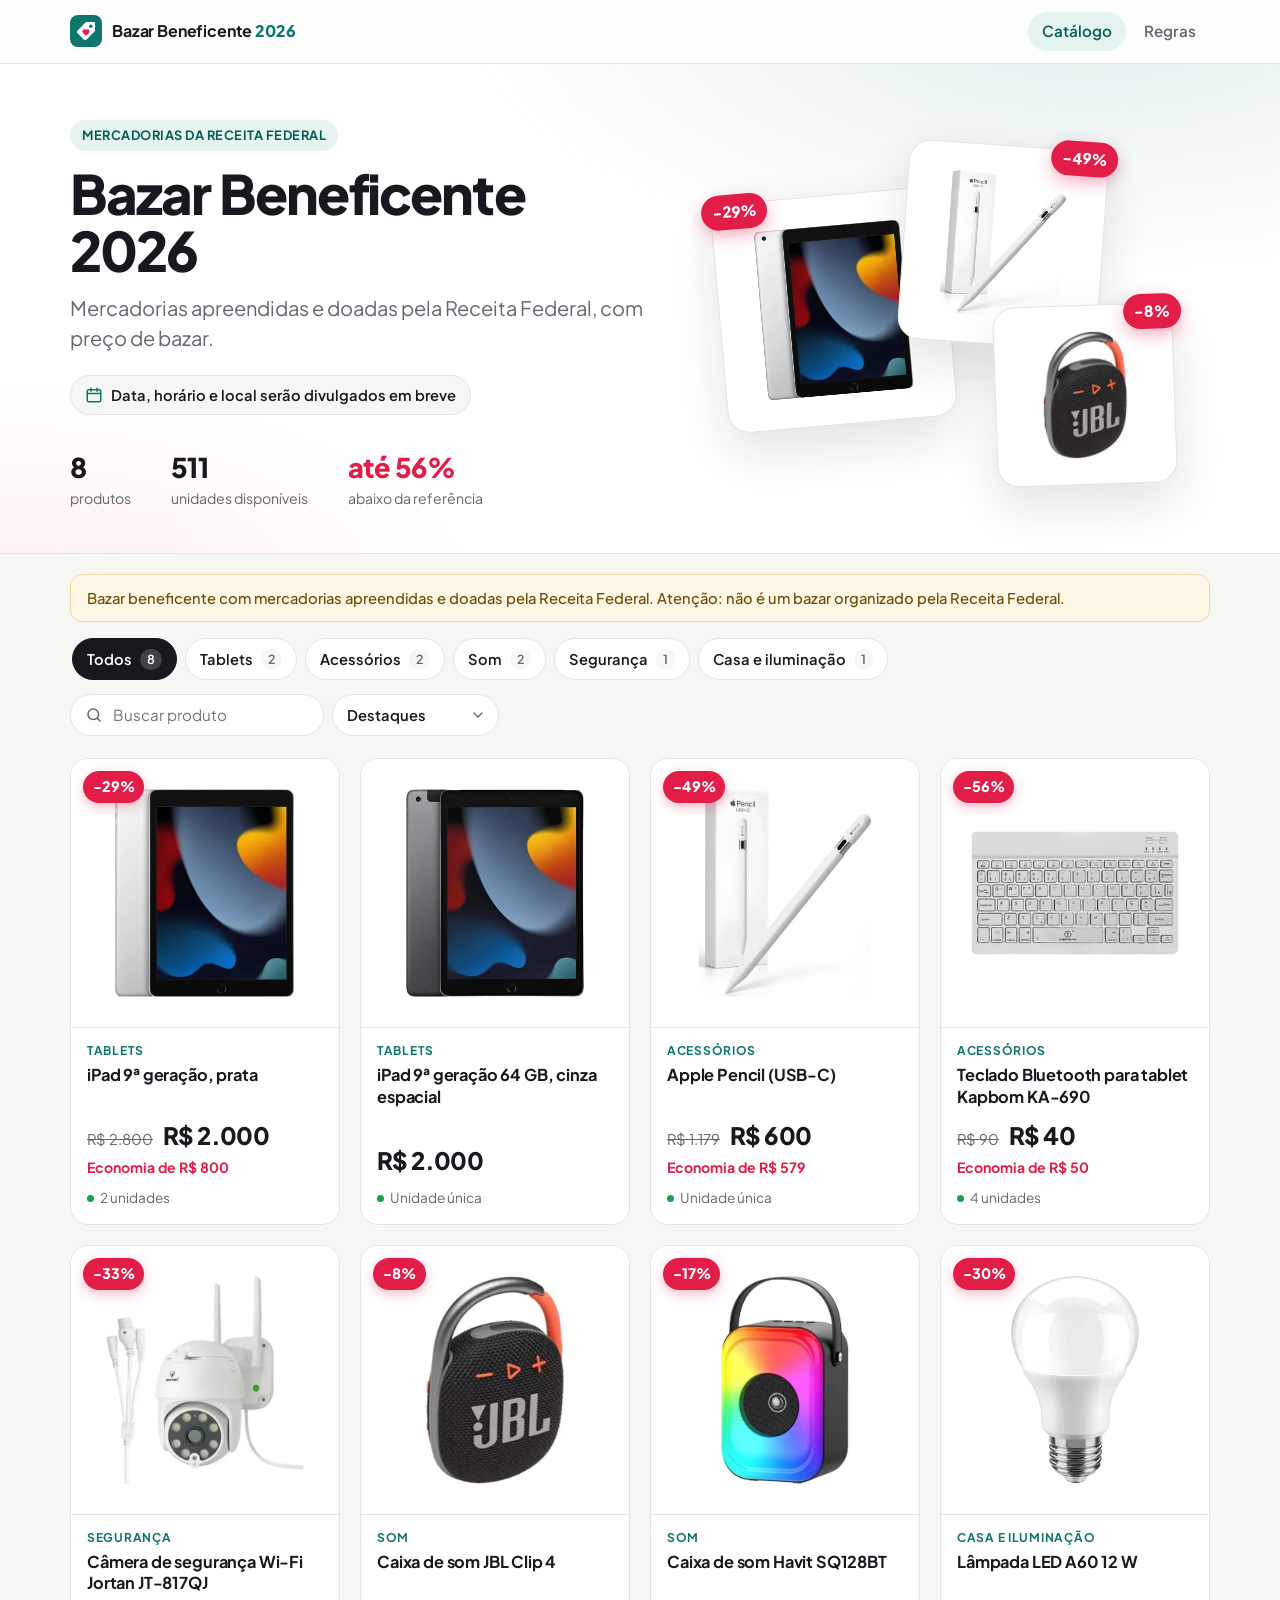
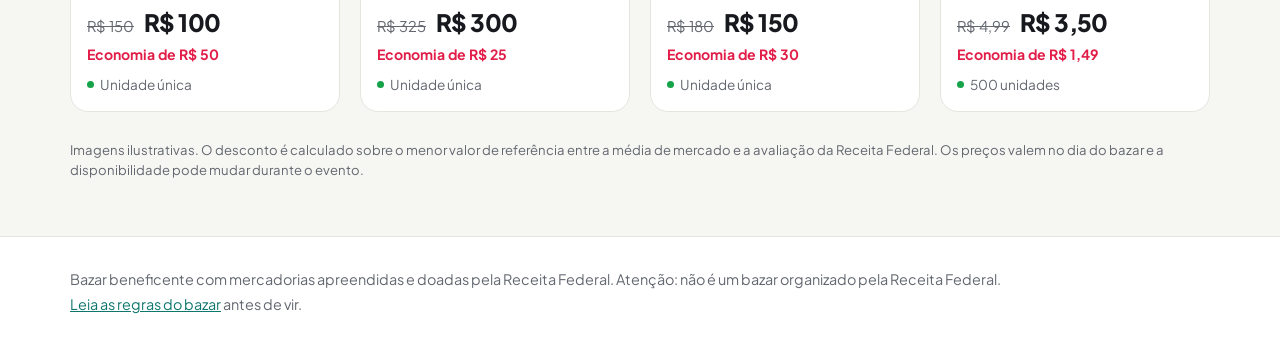
==== index.html @ 53eb68d4 "Site do Bazar Beneficente 2026: catálogo, regras e controle de vendas" ====
<!doctype html>
<html lang="pt-BR">
<head>
  <meta charset="utf-8">
  <meta name="viewport" content="width=device-width, initial-scale=1">
  <title>Bazar Beneficente 2026 | Catálogo</title>
  <meta name="description" content="Catálogo do Bazar Beneficente 2026: mercadorias apreendidas e doadas pela Receita Federal, com preço de bazar.">
  <meta property="og:title" content="Bazar Beneficente 2026">
  <meta property="og:description" content="Mercadorias apreendidas e doadas pela Receita Federal, com preço de bazar. Veja o catálogo.">
  <meta property="og:type" content="website">
  <meta name="theme-color" content="#ffffff">
  <link rel="icon" href="assets/img/icone.svg" type="image/svg+xml">
  <link rel="preconnect" href="https://fonts.googleapis.com">
  <link rel="preconnect" href="https://fonts.gstatic.com" crossorigin>
  <link href="https://fonts.googleapis.com/css2?family=Plus+Jakarta+Sans:wght@400;500;600;700;800&display=swap" rel="stylesheet">
  <link rel="stylesheet" href="assets/css/estilo.css">
  <script type="module" src="assets/js/catalogo.js"></script>
</head>
<body>
  <header class="topo">
    <div class="topo__dentro">
      <a class="marca" href="./">
        <img src="assets/img/icone.svg" alt="" width="32" height="32">
        <span>Bazar Beneficente <b>2026</b></span>
      </a>
      <nav class="menu" aria-label="Principal">
        <a href="./" aria-current="page">Catálogo</a>
        <a href="regras.html">Regras</a>
      </nav>
    </div>
  </header>

  <main>
    <section class="hero">
      <div class="hero__dentro">
        <div class="hero__texto">
        <p class="hero__selo">Mercadorias da Receita Federal</p>
        <h1 data-campo="nome">Bazar Beneficente 2026</h1>
        <p class="hero__chamada" data-campo="chamada">Mercadorias apreendidas e doadas pela Receita Federal, com preço de bazar.</p>
        <ul class="hero__info" id="info"></ul>
        <dl class="numeros" id="numeros"></dl>
        </div>
        <div class="vitrine" id="vitrine" aria-hidden="true"></div>
      </div>
    </section>

    <div class="aviso">
      <p data-campo="aviso"></p>
    </div>

    <section class="catalogo" aria-labelledby="titulo-catalogo">
      <h2 id="titulo-catalogo" class="sr">Produtos</h2>
      <div class="barra">
        <div class="barra__dentro">
          <div class="chips" id="categorias" role="tablist" aria-label="Categorias"></div>
          <div class="barra__ferramentas">
            <label class="busca">
              <svg viewBox="0 0 24 24" aria-hidden="true"><circle cx="11" cy="11" r="7"/><path d="m20 20-3.5-3.5"/></svg>
              <input id="busca" type="search" placeholder="Buscar produto" autocomplete="off" aria-label="Buscar produto">
            </label>
            <label class="ordem">
              <span class="sr">Ordenar</span>
              <select id="ordem" aria-label="Ordenar">
                <option value="destaque">Destaques</option>
                <option value="desconto">Maior desconto</option>
                <option value="menor">Menor preço</option>
                <option value="maior">Maior preço</option>
              </select>
            </label>
          </div>
        </div>
      </div>

      <div class="grade" id="grade" aria-live="polite"></div>
      <p class="vazio" id="vazio" hidden>Nenhum produto encontrado. Tente outra busca ou categoria.</p>

      <p class="nota" id="nota"></p>
    </section>
  </main>

  <footer class="rodape">
    <div class="rodape__dentro">
      <p data-campo="aviso"></p>
      <p><a href="regras.html">Leia as regras do bazar</a> antes de vir.</p>
    </div>
  </footer>

  <dialog class="detalhe" id="detalhe" aria-labelledby="detalhe-nome">
    <div class="detalhe__caixa" id="detalhe-conteudo"></div>
  </dialog>
</body>
</html>
---- assets/css/estilo.css ----
:root {
  --fundo: #f6f6f3;
  --superficie: #ffffff;
  --tinta: #17191e;
  --suave: #63676f;
  --linha: #e6e4df;
  --marca: #0f766e;
  --marca-escura: #0b5d57;
  --marca-clara: #e6f4f1;
  --oferta: #e11d48;
  --oferta-clara: #ffe4ea;
  --aviso: #fff7e6;
  --aviso-linha: #f3d9a4;
  --raio: 18px;
  --sombra: 0 1px 2px rgb(16 24 40 / 0.04), 0 6px 20px rgb(16 24 40 / 0.06);
  --largura: 1180px;
  --fonte: 'Plus Jakarta Sans', system-ui, -apple-system, 'Segoe UI', Roboto, sans-serif;
}

*, *::before, *::after { box-sizing: border-box; }
html { -webkit-text-size-adjust: 100%; scroll-behavior: smooth; }
body {
  margin: 0;
  font-family: var(--fonte);
  color: var(--tinta);
  background: var(--fundo);
  line-height: 1.5;
  -webkit-font-smoothing: antialiased;
}
img { max-width: 100%; display: block; }
a { color: var(--marca); }
button, input, select { font: inherit; color: inherit; }
svg { fill: none; stroke: currentColor; stroke-width: 2; stroke-linecap: round; stroke-linejoin: round; }
.sr { position: absolute; width: 1px; height: 1px; overflow: hidden; clip: rect(0 0 0 0); white-space: nowrap; }
:focus-visible { outline: 3px solid color-mix(in srgb, var(--marca) 55%, transparent); outline-offset: 2px; }

/* Topo */
.topo {
  position: sticky; top: 0; z-index: 20;
  background: rgb(255 255 255 / 0.86);
  backdrop-filter: saturate(180%) blur(12px);
  -webkit-backdrop-filter: saturate(180%) blur(12px);
  border-bottom: 1px solid var(--linha);
}
.topo__dentro {
  max-width: var(--largura); margin: 0 auto; padding: 12px 20px;
  display: flex; align-items: center; justify-content: space-between; gap: 16px;
}
.marca { display: flex; align-items: center; gap: 10px; text-decoration: none; color: var(--tinta); font-weight: 700; letter-spacing: -0.01em; }
.marca b { color: var(--marca); font-weight: 800; }
.menu { display: flex; gap: 4px; }
.menu a {
  text-decoration: none; color: var(--suave); font-weight: 600; font-size: 0.95rem;
  padding: 8px 14px; border-radius: 999px;
}
.menu a:hover { color: var(--tinta); background: var(--fundo); }
.menu a[aria-current='page'] { color: var(--marca-escura); background: var(--marca-clara); }

/* Hero */
.hero {
  background:
    radial-gradient(900px 380px at 85% -10%, rgb(15 118 110 / 0.12), transparent 70%),
    radial-gradient(700px 320px at 0% 110%, rgb(225 29 72 / 0.08), transparent 70%),
    var(--superficie);
  border-bottom: 1px solid var(--linha);
}
.hero__dentro { max-width: var(--largura); margin: 0 auto; padding: 56px 20px 44px; }
@media (min-width: 900px) {
  .hero__dentro { display: grid; grid-template-columns: 1.15fr 1fr; align-items: center; gap: 40px; }
}
.vitrine { display: none; position: relative; height: 340px; }
@media (min-width: 900px) { .vitrine { display: block; } }
.vitrine figure {
  position: absolute; margin: 0; background: #fff; border: 1px solid var(--linha); border-radius: 22px;
  box-shadow: 0 20px 50px rgb(16 24 40 / 0.12); padding: 16px;
}
.vitrine img { width: 100%; height: 100%; object-fit: contain; }
.vitrine span {
  position: absolute; top: -10px; right: -10px; background: var(--oferta); color: #fff; font-weight: 800;
  font-size: 0.95rem; padding: 6px 11px; border-radius: 999px; box-shadow: 0 6px 16px rgb(225 29 72 / 0.35);
}
.vitrine figure:nth-child(1) span { right: auto; left: -10px; }
.vitrine figure:nth-child(1) { width: 230px; height: 230px; left: 4%; top: 50px; transform: rotate(-5deg); }
.vitrine figure:nth-child(2) { width: 200px; height: 200px; left: 40%; top: 0; transform: rotate(4deg); z-index: 1; }
.vitrine figure:nth-child(3) { width: 180px; height: 180px; left: 58%; top: 160px; transform: rotate(-2deg); z-index: 2; }
.hero__selo {
  display: inline-block; margin: 0 0 14px; padding: 6px 12px; border-radius: 999px;
  background: var(--marca-clara); color: var(--marca-escura); font-weight: 700; font-size: 0.8rem;
  letter-spacing: 0.04em; text-transform: uppercase;
}
.hero h1 { margin: 0; font-size: clamp(2rem, 5vw, 3.4rem); line-height: 1.05; letter-spacing: -0.035em; font-weight: 800; }
.hero__chamada { margin: 14px 0 0; max-width: 40ch; font-size: clamp(1.05rem, 2vw, 1.25rem); color: var(--suave); }
.hero__info { list-style: none; padding: 0; margin: 22px 0 0; display: flex; flex-wrap: wrap; gap: 10px; }
.hero__info li {
  display: inline-flex; align-items: center; gap: 8px;
  padding: 8px 14px; border-radius: 999px; background: var(--fundo); border: 1px solid var(--linha);
  font-weight: 600; font-size: 0.92rem;
}
.hero__info svg { width: 18px; height: 18px; color: var(--marca); flex: none; }
.numeros { display: flex; flex-wrap: wrap; gap: 12px 40px; margin: 32px 0 0; }
.numeros div { display: flex; flex-direction: column-reverse; }
.numeros dt { color: var(--suave); font-size: 0.88rem; }
.numeros dd { margin: 0; font-size: 1.7rem; font-weight: 800; letter-spacing: -0.02em; }
.numeros div:last-child dd { color: var(--oferta); }

.aviso { max-width: var(--largura); margin: 20px auto 0; padding: 0 20px; }
.aviso p {
  margin: 0; padding: 12px 16px; border-radius: 12px;
  background: var(--aviso); border: 1px solid var(--aviso-linha); color: #6b4a07; font-size: 0.92rem; font-weight: 500;
}

/* Barra de filtros */
.barra { position: sticky; top: 57px; z-index: 10; background: color-mix(in srgb, var(--fundo) 92%, transparent); backdrop-filter: blur(10px); -webkit-backdrop-filter: blur(10px); }
.barra__dentro {
  max-width: var(--largura); margin: 0 auto; padding: 14px 20px;
  display: flex; align-items: center; justify-content: space-between; gap: 12px; flex-wrap: wrap;
}
.chips { display: flex; gap: 8px; overflow-x: auto; scrollbar-width: none; flex: 1 1 auto; min-width: 0; padding: 2px; }
.chips::-webkit-scrollbar { display: none; }
.chip {
  flex: none; display: inline-flex; align-items: center; gap: 8px;
  padding: 9px 14px; border-radius: 999px; border: 1px solid var(--linha); background: var(--superficie);
  font-weight: 600; font-size: 0.92rem; cursor: pointer; transition: background 0.15s, border-color 0.15s, color 0.15s;
}
.chip:hover { border-color: #cfccc5; }
.chip__n { font-size: 0.78rem; color: var(--suave); background: var(--fundo); border-radius: 999px; padding: 1px 7px; }
.chip[aria-selected='true'] { background: var(--tinta); border-color: var(--tinta); color: #fff; }
.chip[aria-selected='true'] .chip__n { background: rgb(255 255 255 / 0.18); color: #fff; }
.barra__ferramentas { display: flex; gap: 8px; flex: 0 1 auto; }
.busca {
  display: flex; align-items: center; gap: 8px; padding: 0 14px; height: 42px;
  background: var(--superficie); border: 1px solid var(--linha); border-radius: 999px; min-width: 220px;
}
.busca svg { width: 18px; height: 18px; color: var(--suave); flex: none; }
.busca input { border: 0; outline: 0; background: transparent; width: 100%; font-size: 0.95rem; }
.busca:focus-within { border-color: var(--marca); box-shadow: 0 0 0 3px rgb(15 118 110 / 0.15); }
.ordem select {
  height: 42px; padding: 0 36px 0 14px; border-radius: 999px; border: 1px solid var(--linha);
  background: var(--superficie) url("data:image/svg+xml,%3Csvg xmlns='http://www.w3.org/2000/svg' viewBox='0 0 24 24' fill='none' stroke='%2363676f' stroke-width='2' stroke-linecap='round'%3E%3Cpath d='m6 9 6 6 6-6'/%3E%3C/svg%3E") no-repeat right 12px center / 16px;
  appearance: none; font-weight: 600; font-size: 0.92rem; cursor: pointer;
}

/* Grade */
.catalogo { padding-bottom: 32px; }
.grade {
  max-width: var(--largura); margin: 0 auto; padding: 8px 20px 0;
  display: grid; gap: 20px; grid-template-columns: repeat(auto-fill, minmax(240px, 1fr));
}
.card {
  position: relative; display: flex; flex-direction: column;
  background: var(--superficie); border: 1px solid var(--linha); border-radius: var(--raio);
  overflow: hidden; transition: transform 0.18s ease, box-shadow 0.18s ease;
}
.card:hover { transform: translateY(-2px); box-shadow: var(--sombra); }
.card__foto { position: relative; aspect-ratio: 1; background: #fff; border-bottom: 1px solid var(--linha); }
.card__foto img { width: 100%; height: 100%; object-fit: contain; padding: 14px; }
.selo {
  position: absolute; top: 12px; left: 12px;
  background: var(--oferta); color: #fff; font-weight: 800; font-size: 0.9rem; letter-spacing: -0.01em;
  padding: 5px 10px; border-radius: 999px; box-shadow: 0 4px 12px rgb(225 29 72 / 0.3);
}
.tarja {
  position: absolute; inset: auto 12px 12px 12px; text-align: center;
  background: rgb(23 25 30 / 0.86); color: #fff; font-weight: 700; padding: 8px; border-radius: 10px;
  letter-spacing: 0.06em; text-transform: uppercase; font-size: 0.8rem;
}
.card--esgotado .card__foto img { filter: grayscale(1); opacity: 0.5; }
.card--esgotado .preco__por { color: var(--suave); }
.card__corpo { padding: 14px 16px 16px; display: flex; flex-direction: column; gap: 4px; flex: 1; }
.card__cat { margin: 0; color: var(--marca); font-size: 0.75rem; font-weight: 700; letter-spacing: 0.06em; text-transform: uppercase; }
.card__nome { margin: 0 0 6px; font-size: 1.02rem; line-height: 1.3; font-weight: 700; letter-spacing: -0.01em; }
.card__abrir { all: unset; cursor: pointer; }
.card__abrir::after { content: ''; position: absolute; inset: 0; border-radius: var(--raio); }
.card__abrir:focus-visible::after { outline: 3px solid color-mix(in srgb, var(--marca) 55%, transparent); outline-offset: -3px; }
.preco { display: flex; align-items: baseline; gap: 10px; flex-wrap: wrap; margin-top: auto; }
.preco__de { color: var(--suave); font-size: 0.92rem; }
.preco__por { font-size: 1.5rem; font-weight: 800; letter-spacing: -0.025em; }
.card__economia { margin: 0; color: var(--oferta); font-weight: 700; font-size: 0.88rem; }
.card__estoque { margin: 6px 0 0; color: var(--suave); font-size: 0.85rem; display: flex; align-items: center; gap: 6px; }
.card__estoque::before { content: ''; width: 7px; height: 7px; border-radius: 50%; background: #16a34a; }
.card__estoque--fim::before { background: #9ca3af; }

.vazio { max-width: var(--largura); margin: 24px auto; padding: 0 20px; color: var(--suave); text-align: center; }
.nota { max-width: var(--largura); margin: 28px auto 0; padding: 0 20px; color: var(--suave); font-size: 0.82rem; }

/* Detalhe */
.detalhe {
  border: 0; padding: 0; border-radius: 24px; width: min(920px, calc(100% - 32px)); max-height: calc(100dvh - 32px);
  background: var(--superficie); color: var(--tinta); box-shadow: 0 30px 80px rgb(0 0 0 / 0.25);
}
.detalhe::backdrop { background: rgb(17 19 24 / 0.55); backdrop-filter: blur(3px); }
.detalhe[open] { animation: entrar 0.2s ease; }
@keyframes entrar { from { opacity: 0; transform: translateY(12px) scale(0.98); } }
.detalhe__caixa { position: relative; display: grid; grid-template-columns: 1fr 1fr; }
.detalhe__fechar {
  position: absolute; top: 12px; right: 12px; z-index: 2; width: 40px; height: 40px; border-radius: 50%;
  border: 1px solid var(--linha); background: rgb(255 255 255 / 0.92); cursor: pointer; display: grid; place-items: center;
}
.detalhe__fechar svg { width: 20px; height: 20px; }
.detalhe__foto { position: relative; background: #fff; border-right: 1px solid var(--linha); display: grid; place-items: center; padding: 28px; }
.detalhe__foto img { width: 100%; max-height: 440px; object-fit: contain; }
.detalhe__ilustrativa { position: absolute; bottom: 12px; left: 16px; font-size: 0.75rem; color: var(--suave); }
.detalhe__info { padding: 32px 28px 28px; display: flex; flex-direction: column; gap: 10px; overflow-y: auto; }
.detalhe__info h2 { margin: 0; font-size: 1.6rem; line-height: 1.15; letter-spacing: -0.025em; padding-right: 36px; }
.detalhe__modelo { margin: -4px 0 0; color: var(--suave); font-size: 0.9rem; }
.detalhe__preco {
  display: flex; align-items: center; justify-content: space-between; gap: 12px;
  padding: 16px; margin-top: 6px; border-radius: 14px; background: var(--fundo);
}
.detalhe__preco > div { display: flex; flex-direction: column; }
.detalhe__preco .preco__por { font-size: 2rem; line-height: 1.1; }
.detalhe__un { color: var(--suave); font-size: 0.82rem; }
.selo--grande { position: static; font-size: 1.15rem; padding: 8px 14px; }
.detalhe__descricao { margin: 4px 0 0; color: #3b3f46; }
.detalhe__tabela { margin: 4px 0 0; border-top: 1px solid var(--linha); }
.detalhe__tabela div { display: flex; justify-content: space-between; gap: 16px; padding: 10px 0; border-bottom: 1px solid var(--linha); font-size: 0.92rem; }
.detalhe__tabela dt { color: var(--suave); }
.detalhe__tabela dd { margin: 0; font-weight: 600; text-align: right; }
.detalhe__alerta { margin: 4px 0 0; padding: 10px 14px; border-radius: 12px; background: var(--aviso); border: 1px solid var(--aviso-linha); color: #6b4a07; font-size: 0.88rem; }
.detalhe__regras { font-weight: 600; font-size: 0.92rem; margin-top: 4px; }

/* Regras */
.pagina { max-width: 820px; margin: 0 auto; padding: 48px 20px 64px; }
.pagina h1 { font-size: clamp(1.9rem, 4vw, 2.6rem); letter-spacing: -0.03em; line-height: 1.1; margin: 0 0 12px; }
.pagina > p.intro { color: var(--suave); font-size: 1.1rem; margin: 0 0 24px; }
.secao { background: var(--superficie); border: 1px solid var(--linha); border-radius: var(--raio); padding: 24px; margin-top: 16px; }
.secao h2 { display: flex; align-items: center; gap: 12px; margin: 0 0 12px; font-size: 1.2rem; letter-spacing: -0.01em; }
.secao h2 span {
  display: grid; place-items: center; width: 32px; height: 32px; flex: none; border-radius: 10px;
  background: var(--marca-clara); color: var(--marca-escura); font-size: 0.95rem; font-weight: 800;
}
.secao h3 { font-size: 1rem; margin: 18px 0 8px; }
.secao p, .secao li { color: #3b3f46; }
.secao ul, .secao ol { padding-left: 20px; margin: 8px 0; }
.secao li { margin: 4px 0; }
.destaque-valor {
  display: flex; align-items: center; gap: 16px; flex-wrap: wrap;
  padding: 14px 16px; border-radius: 14px; background: var(--fundo); margin: 8px 0;
}
.destaque-valor strong { font-size: 1.8rem; letter-spacing: -0.02em; color: var(--marca-escura); }
.destaque-valor span { color: var(--suave); font-size: 0.92rem; flex: 1 1 260px; }
.tabela { width: 100%; border-collapse: collapse; font-size: 0.94rem; margin-top: 4px; }
.tabela th, .tabela td { text-align: left; padding: 10px 8px; border-bottom: 1px solid var(--linha); vertical-align: top; }
.tabela th { color: var(--suave); font-weight: 600; font-size: 0.82rem; text-transform: uppercase; letter-spacing: 0.04em; }
.tabela td:first-child { font-weight: 600; }
.pagamento { display: flex; gap: 8px; flex-wrap: wrap; list-style: none; padding: 0 !important; }
.pagamento li { padding: 6px 14px; border-radius: 999px; background: var(--marca-clara); color: var(--marca-escura); font-weight: 700; font-size: 0.9rem; }
.botao {
  display: inline-flex; align-items: center; justify-content: center; gap: 8px; height: 46px; padding: 0 22px;
  border-radius: 999px; border: 0; background: var(--marca); color: #fff; font-weight: 700; text-decoration: none; cursor: pointer;
}
.botao:hover { background: var(--marca-escura); }
.botao--claro { background: var(--superficie); color: var(--tinta); border: 1px solid var(--linha); }
.botao--claro:hover { background: var(--fundo); }

/* Rodapé */
.rodape { border-top: 1px solid var(--linha); background: var(--superficie); margin-top: 24px; }
.rodape__dentro { max-width: var(--largura); margin: 0 auto; padding: 28px 20px 40px; color: var(--suave); font-size: 0.9rem; }
.rodape p { margin: 4px 0; }

/* Celular */
@media (max-width: 720px) {
  .topo__dentro { padding: 10px 16px; }
  .marca span { font-size: 0.95rem; }
  .menu a { padding: 7px 11px; font-size: 0.9rem; }
  .hero__dentro { padding: 36px 16px 30px; }
  .numeros { display: grid; grid-template-columns: repeat(3, auto); justify-content: start; gap: 10px 22px; margin-top: 24px; }
  .numeros dt { font-size: 0.78rem; line-height: 1.3; }
  .numeros dd { font-size: 1.3rem; }
  .marca img { width: 28px; height: 28px; }
  .aviso { padding: 0 16px; margin-top: 16px; }
  .barra { top: 53px; }
  .barra__dentro { padding: 12px 16px; }
  .chips { flex-basis: 100%; margin: 0 -16px; padding: 2px 16px; }
  .barra__ferramentas { flex-basis: 100%; }
  .busca { flex: 1; min-width: 0; }
  .grade { padding: 4px 16px 0; gap: 12px; grid-template-columns: repeat(2, minmax(0, 1fr)); }
  .card { border-radius: 14px; }
  .card__foto img { padding: 10px; }
  .card__corpo { padding: 10px 12px 12px; }
  .card__nome { font-size: 0.92rem; }
  .preco { gap: 2px 8px; }
  .preco__por { font-size: 1.2rem; }
  .preco__de { font-size: 0.8rem; }
  .card__economia, .card__estoque { font-size: 0.78rem; }
  .selo { top: 8px; left: 8px; font-size: 0.78rem; padding: 4px 8px; }
  .detalhe { width: 100%; max-width: 100%; max-height: 92dvh; margin: auto 0 0; border-radius: 22px 22px 0 0; }
  .detalhe[open] { animation: subir 0.22s ease; }
  @keyframes subir { from { transform: translateY(40px); opacity: 0; } }
  .detalhe__caixa { grid-template-columns: 1fr; }
  .detalhe__foto { border-right: 0; border-bottom: 1px solid var(--linha); padding: 20px; }
  .detalhe__foto img { max-height: 240px; }
  .detalhe__info { padding: 20px 18px 28px; }
  .detalhe__info h2 { font-size: 1.3rem; padding-right: 0; }
  .pagina { padding: 32px 16px 48px; }
  .secao { padding: 18px; }
  .tabela th:nth-child(3), .tabela td:nth-child(3) { display: none; }
  .tabela .obs-celular { display: block; color: var(--suave); font-weight: 400; font-size: 0.82rem; }
}
@media (min-width: 721px) { .tabela .obs-celular { display: none; } }
@media (max-width: 360px) { .grade { grid-template-columns: 1fr; } }
@media (prefers-reduced-motion: reduce) { * { animation: none !important; transition: none !important; scroll-behavior: auto !important; } }
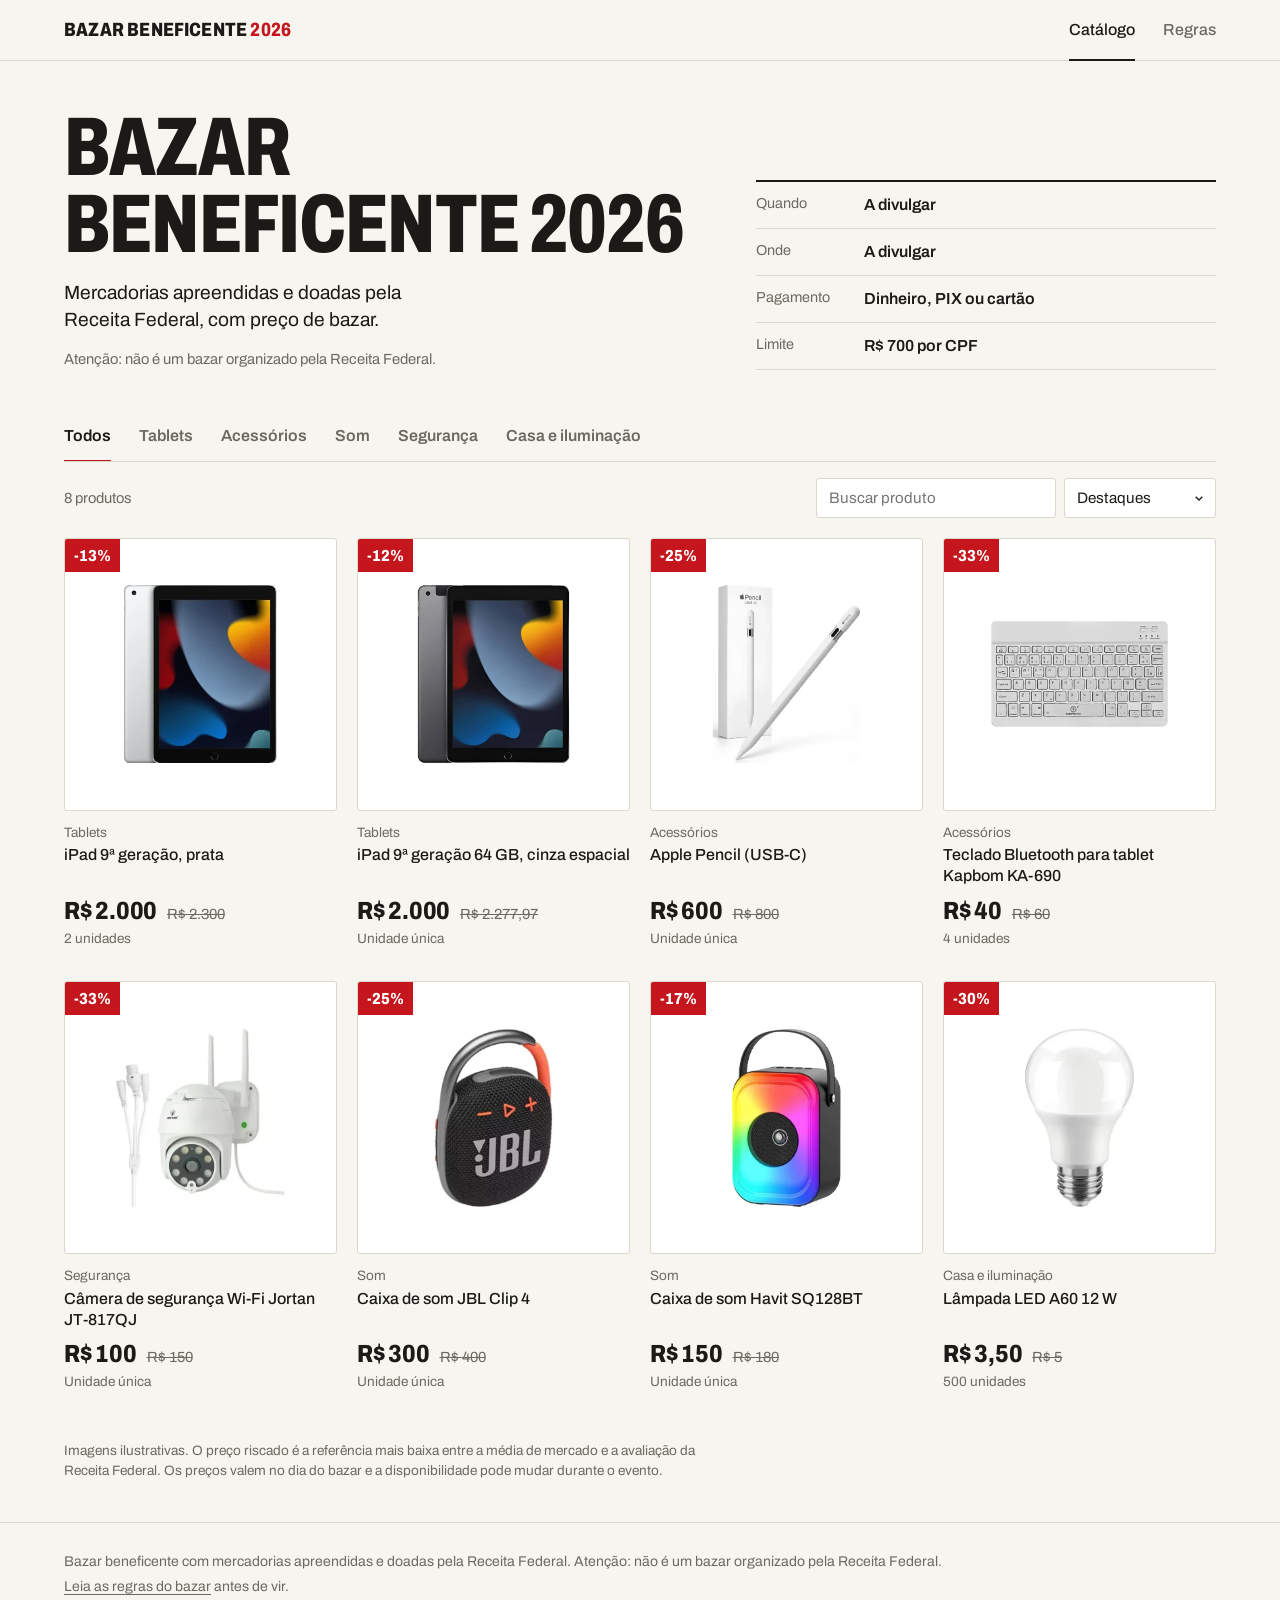
==== commit fb6377fb: "Visual de encarte, menos genérico; média de mercado conferida em 20/10/2026" ====
--- a/index.html
+++ b/index.html
@@ -8,21 +8,18 @@
   <meta property="og:title" content="Bazar Beneficente 2026">
   <meta property="og:description" content="Mercadorias apreendidas e doadas pela Receita Federal, com preço de bazar. Veja o catálogo.">
   <meta property="og:type" content="website">
-  <meta name="theme-color" content="#ffffff">
+  <meta name="theme-color" content="#f7f5f0">
   <link rel="icon" href="assets/img/icone.svg" type="image/svg+xml">
   <link rel="preconnect" href="https://fonts.googleapis.com">
   <link rel="preconnect" href="https://fonts.gstatic.com" crossorigin>
-  <link href="https://fonts.googleapis.com/css2?family=Plus+Jakarta+Sans:wght@400;500;600;700;800&display=swap" rel="stylesheet">
+  <link href="https://fonts.googleapis.com/css2?family=Archivo:wdth,wght@62..125,400..800&display=swap" rel="stylesheet">
   <link rel="stylesheet" href="assets/css/estilo.css">
   <script type="module" src="assets/js/catalogo.js"></script>
 </head>
 <body>
   <header class="topo">
     <div class="topo__dentro">
-      <a class="marca" href="./">
-        <img src="assets/img/icone.svg" alt="" width="32" height="32">
-        <span>Bazar Beneficente <b>2026</b></span>
-      </a>
+      <a class="marca" href="./">Bazar Beneficente <span>2026</span></a>
       <nav class="menu" aria-label="Principal">
         <a href="./" aria-current="page">Catálogo</a>
         <a href="regras.html">Regras</a>
@@ -31,47 +28,32 @@
   </header>
 
   <main>
-    <section class="hero">
-      <div class="hero__dentro">
-        <div class="hero__texto">
-        <p class="hero__selo">Mercadorias da Receita Federal</p>
+    <section class="abertura">
+      <div class="abertura__texto">
         <h1 data-campo="nome">Bazar Beneficente 2026</h1>
-        <p class="hero__chamada" data-campo="chamada">Mercadorias apreendidas e doadas pela Receita Federal, com preço de bazar.</p>
-        <ul class="hero__info" id="info"></ul>
-        <dl class="numeros" id="numeros"></dl>
-        </div>
-        <div class="vitrine" id="vitrine" aria-hidden="true"></div>
+        <p class="abertura__chamada" data-campo="chamada">Mercadorias apreendidas e doadas pela Receita Federal, com preço de bazar.</p>
+        <p class="abertura__aviso">Atenção: não é um bazar organizado pela Receita Federal.</p>
       </div>
+      <dl class="ficha" id="ficha"></dl>
     </section>
-
-    <div class="aviso">
-      <p data-campo="aviso"></p>
-    </div>
 
     <section class="catalogo" aria-labelledby="titulo-catalogo">
       <h2 id="titulo-catalogo" class="sr">Produtos</h2>
-      <div class="barra">
-        <div class="barra__dentro">
-          <div class="chips" id="categorias" role="tablist" aria-label="Categorias"></div>
-          <div class="barra__ferramentas">
-            <label class="busca">
-              <svg viewBox="0 0 24 24" aria-hidden="true"><circle cx="11" cy="11" r="7"/><path d="m20 20-3.5-3.5"/></svg>
-              <input id="busca" type="search" placeholder="Buscar produto" autocomplete="off" aria-label="Buscar produto">
-            </label>
-            <label class="ordem">
-              <span class="sr">Ordenar</span>
-              <select id="ordem" aria-label="Ordenar">
-                <option value="destaque">Destaques</option>
-                <option value="desconto">Maior desconto</option>
-                <option value="menor">Menor preço</option>
-                <option value="maior">Maior preço</option>
-              </select>
-            </label>
-          </div>
+      <nav class="abas" id="categorias" aria-label="Categorias"></nav>
+      <div class="ferramentas">
+        <p class="contagem" id="contagem" aria-live="polite"></p>
+        <div class="ferramentas__campos">
+          <input class="campo" id="busca" type="search" placeholder="Buscar produto" autocomplete="off" aria-label="Buscar produto">
+          <select class="campo" id="ordem" aria-label="Ordenar">
+            <option value="destaque">Destaques</option>
+            <option value="desconto">Maior desconto</option>
+            <option value="menor">Menor preço</option>
+            <option value="maior">Maior preço</option>
+          </select>
         </div>
       </div>
 
-      <div class="grade" id="grade" aria-live="polite"></div>
+      <div class="grade" id="grade"></div>
       <p class="vazio" id="vazio" hidden>Nenhum produto encontrado. Tente outra busca ou categoria.</p>
 
       <p class="nota" id="nota"></p>
--- a/assets/css/estilo.css
+++ b/assets/css/estilo.css
@@ -1,302 +1,237 @@
 :root {
-  --fundo: #f6f6f3;
-  --superficie: #ffffff;
-  --tinta: #17191e;
-  --suave: #63676f;
-  --linha: #e6e4df;
-  --marca: #0f766e;
-  --marca-escura: #0b5d57;
-  --marca-clara: #e6f4f1;
-  --oferta: #e11d48;
-  --oferta-clara: #ffe4ea;
-  --aviso: #fff7e6;
-  --aviso-linha: #f3d9a4;
-  --raio: 18px;
-  --sombra: 0 1px 2px rgb(16 24 40 / 0.04), 0 6px 20px rgb(16 24 40 / 0.06);
-  --largura: 1180px;
-  --fonte: 'Plus Jakarta Sans', system-ui, -apple-system, 'Segoe UI', Roboto, sans-serif;
+  --papel: #f7f5f0;
+  --branco: #ffffff;
+  --tinta: #1b1a17;
+  --suave: #6d6960;
+  --linha: #dcd7cc;
+  --linha-forte: #1b1a17;
+  --vermelho: #c4161c;
+  --vermelho-escuro: #9e1116;
+  --largura: 1200px;
+  --fonte: 'Archivo', system-ui, -apple-system, 'Segoe UI', Roboto, sans-serif;
 }
 
 *, *::before, *::after { box-sizing: border-box; }
-html { -webkit-text-size-adjust: 100%; scroll-behavior: smooth; }
+html { -webkit-text-size-adjust: 100%; }
 body {
   margin: 0;
   font-family: var(--fonte);
+  font-size: 16px;
   color: var(--tinta);
-  background: var(--fundo);
+  background: var(--papel);
   line-height: 1.5;
   -webkit-font-smoothing: antialiased;
 }
 img { max-width: 100%; display: block; }
-a { color: var(--marca); }
+a { color: inherit; text-underline-offset: 3px; }
 button, input, select { font: inherit; color: inherit; }
 svg { fill: none; stroke: currentColor; stroke-width: 2; stroke-linecap: round; stroke-linejoin: round; }
 .sr { position: absolute; width: 1px; height: 1px; overflow: hidden; clip: rect(0 0 0 0); white-space: nowrap; }
-:focus-visible { outline: 3px solid color-mix(in srgb, var(--marca) 55%, transparent); outline-offset: 2px; }
+:focus-visible { outline: 2px solid var(--tinta); outline-offset: 2px; }
 
 /* Topo */
-.topo {
-  position: sticky; top: 0; z-index: 20;
-  background: rgb(255 255 255 / 0.86);
-  backdrop-filter: saturate(180%) blur(12px);
-  -webkit-backdrop-filter: saturate(180%) blur(12px);
-  border-bottom: 1px solid var(--linha);
-}
+.topo { background: var(--papel); border-bottom: 1px solid var(--linha); }
 .topo__dentro {
-  max-width: var(--largura); margin: 0 auto; padding: 12px 20px;
+  max-width: var(--largura); margin: 0 auto; padding: 0 24px; height: 60px;
   display: flex; align-items: center; justify-content: space-between; gap: 16px;
 }
-.marca { display: flex; align-items: center; gap: 10px; text-decoration: none; color: var(--tinta); font-weight: 700; letter-spacing: -0.01em; }
-.marca b { color: var(--marca); font-weight: 800; }
-.menu { display: flex; gap: 4px; }
+.marca {
+  text-decoration: none; font-weight: 800; font-stretch: 80%; font-size: 1.2rem;
+  text-transform: uppercase; letter-spacing: 0.01em;
+}
+.marca span { color: var(--vermelho); }
+.menu { display: flex; gap: 28px; height: 100%; }
 .menu a {
-  text-decoration: none; color: var(--suave); font-weight: 600; font-size: 0.95rem;
-  padding: 8px 14px; border-radius: 999px;
-}
-.menu a:hover { color: var(--tinta); background: var(--fundo); }
-.menu a[aria-current='page'] { color: var(--marca-escura); background: var(--marca-clara); }
-
-/* Hero */
-.hero {
-  background:
-    radial-gradient(900px 380px at 85% -10%, rgb(15 118 110 / 0.12), transparent 70%),
-    radial-gradient(700px 320px at 0% 110%, rgb(225 29 72 / 0.08), transparent 70%),
-    var(--superficie);
-  border-bottom: 1px solid var(--linha);
-}
-.hero__dentro { max-width: var(--largura); margin: 0 auto; padding: 56px 20px 44px; }
-@media (min-width: 900px) {
-  .hero__dentro { display: grid; grid-template-columns: 1.15fr 1fr; align-items: center; gap: 40px; }
-}
-.vitrine { display: none; position: relative; height: 340px; }
-@media (min-width: 900px) { .vitrine { display: block; } }
-.vitrine figure {
-  position: absolute; margin: 0; background: #fff; border: 1px solid var(--linha); border-radius: 22px;
-  box-shadow: 0 20px 50px rgb(16 24 40 / 0.12); padding: 16px;
-}
-.vitrine img { width: 100%; height: 100%; object-fit: contain; }
-.vitrine span {
-  position: absolute; top: -10px; right: -10px; background: var(--oferta); color: #fff; font-weight: 800;
-  font-size: 0.95rem; padding: 6px 11px; border-radius: 999px; box-shadow: 0 6px 16px rgb(225 29 72 / 0.35);
-}
-.vitrine figure:nth-child(1) span { right: auto; left: -10px; }
-.vitrine figure:nth-child(1) { width: 230px; height: 230px; left: 4%; top: 50px; transform: rotate(-5deg); }
-.vitrine figure:nth-child(2) { width: 200px; height: 200px; left: 40%; top: 0; transform: rotate(4deg); z-index: 1; }
-.vitrine figure:nth-child(3) { width: 180px; height: 180px; left: 58%; top: 160px; transform: rotate(-2deg); z-index: 2; }
-.hero__selo {
-  display: inline-block; margin: 0 0 14px; padding: 6px 12px; border-radius: 999px;
-  background: var(--marca-clara); color: var(--marca-escura); font-weight: 700; font-size: 0.8rem;
-  letter-spacing: 0.04em; text-transform: uppercase;
-}
-.hero h1 { margin: 0; font-size: clamp(2rem, 5vw, 3.4rem); line-height: 1.05; letter-spacing: -0.035em; font-weight: 800; }
-.hero__chamada { margin: 14px 0 0; max-width: 40ch; font-size: clamp(1.05rem, 2vw, 1.25rem); color: var(--suave); }
-.hero__info { list-style: none; padding: 0; margin: 22px 0 0; display: flex; flex-wrap: wrap; gap: 10px; }
-.hero__info li {
-  display: inline-flex; align-items: center; gap: 8px;
-  padding: 8px 14px; border-radius: 999px; background: var(--fundo); border: 1px solid var(--linha);
-  font-weight: 600; font-size: 0.92rem;
-}
-.hero__info svg { width: 18px; height: 18px; color: var(--marca); flex: none; }
-.numeros { display: flex; flex-wrap: wrap; gap: 12px 40px; margin: 32px 0 0; }
-.numeros div { display: flex; flex-direction: column-reverse; }
-.numeros dt { color: var(--suave); font-size: 0.88rem; }
-.numeros dd { margin: 0; font-size: 1.7rem; font-weight: 800; letter-spacing: -0.02em; }
-.numeros div:last-child dd { color: var(--oferta); }
-
-.aviso { max-width: var(--largura); margin: 20px auto 0; padding: 0 20px; }
-.aviso p {
-  margin: 0; padding: 12px 16px; border-radius: 12px;
-  background: var(--aviso); border: 1px solid var(--aviso-linha); color: #6b4a07; font-size: 0.92rem; font-weight: 500;
-}
-
-/* Barra de filtros */
-.barra { position: sticky; top: 57px; z-index: 10; background: color-mix(in srgb, var(--fundo) 92%, transparent); backdrop-filter: blur(10px); -webkit-backdrop-filter: blur(10px); }
-.barra__dentro {
-  max-width: var(--largura); margin: 0 auto; padding: 14px 20px;
-  display: flex; align-items: center; justify-content: space-between; gap: 12px; flex-wrap: wrap;
-}
-.chips { display: flex; gap: 8px; overflow-x: auto; scrollbar-width: none; flex: 1 1 auto; min-width: 0; padding: 2px; }
-.chips::-webkit-scrollbar { display: none; }
-.chip {
-  flex: none; display: inline-flex; align-items: center; gap: 8px;
-  padding: 9px 14px; border-radius: 999px; border: 1px solid var(--linha); background: var(--superficie);
-  font-weight: 600; font-size: 0.92rem; cursor: pointer; transition: background 0.15s, border-color 0.15s, color 0.15s;
-}
-.chip:hover { border-color: #cfccc5; }
-.chip__n { font-size: 0.78rem; color: var(--suave); background: var(--fundo); border-radius: 999px; padding: 1px 7px; }
-.chip[aria-selected='true'] { background: var(--tinta); border-color: var(--tinta); color: #fff; }
-.chip[aria-selected='true'] .chip__n { background: rgb(255 255 255 / 0.18); color: #fff; }
-.barra__ferramentas { display: flex; gap: 8px; flex: 0 1 auto; }
-.busca {
-  display: flex; align-items: center; gap: 8px; padding: 0 14px; height: 42px;
-  background: var(--superficie); border: 1px solid var(--linha); border-radius: 999px; min-width: 220px;
-}
-.busca svg { width: 18px; height: 18px; color: var(--suave); flex: none; }
-.busca input { border: 0; outline: 0; background: transparent; width: 100%; font-size: 0.95rem; }
-.busca:focus-within { border-color: var(--marca); box-shadow: 0 0 0 3px rgb(15 118 110 / 0.15); }
-.ordem select {
-  height: 42px; padding: 0 36px 0 14px; border-radius: 999px; border: 1px solid var(--linha);
-  background: var(--superficie) url("data:image/svg+xml,%3Csvg xmlns='http://www.w3.org/2000/svg' viewBox='0 0 24 24' fill='none' stroke='%2363676f' stroke-width='2' stroke-linecap='round'%3E%3Cpath d='m6 9 6 6 6-6'/%3E%3C/svg%3E") no-repeat right 12px center / 16px;
-  appearance: none; font-weight: 600; font-size: 0.92rem; cursor: pointer;
+  display: flex; align-items: center; text-decoration: none; color: var(--suave); font-weight: 500;
+  border-bottom: 2px solid transparent; margin-bottom: -1px;
+}
+.menu a:hover { color: var(--tinta); }
+.menu a[aria-current='page'] { color: var(--tinta); border-bottom-color: var(--tinta); }
+
+/* Abertura */
+.abertura {
+  max-width: var(--largura); margin: 0 auto; padding: 48px 24px 40px;
+  display: grid; grid-template-columns: minmax(0, 1.4fr) minmax(280px, 1fr); gap: 48px; align-items: end;
+}
+.abertura h1 {
+  margin: 0; font-weight: 800; font-stretch: 72%; text-transform: uppercase;
+  font-size: clamp(2.6rem, 7vw, 5.2rem); line-height: 0.92; letter-spacing: -0.01em;
+}
+.abertura__chamada { margin: 18px 0 0; max-width: 34ch; font-size: 1.2rem; line-height: 1.4; }
+.abertura__aviso { margin: 14px 0 0; font-size: 0.92rem; color: var(--suave); }
+.ficha { margin: 0; border-top: 2px solid var(--linha-forte); }
+.ficha div { display: grid; grid-template-columns: 96px 1fr; gap: 12px; padding: 11px 0; border-bottom: 1px solid var(--linha); }
+.ficha dt { color: var(--suave); font-size: 0.9rem; }
+.ficha dd { margin: 0; font-weight: 600; }
+.ficha a { color: var(--vermelho); }
+
+/* Categorias e ferramentas */
+.catalogo { max-width: var(--largura); margin: 0 auto; padding: 0 24px 40px; }
+.abas {
+  display: flex; gap: 28px; overflow-x: auto; scrollbar-width: none;
+  border-bottom: 1px solid var(--linha); position: sticky; top: 0; z-index: 10; background: var(--papel);
+}
+.abas::-webkit-scrollbar { display: none; }
+.abas button {
+  flex: none; border: 0; background: none; cursor: pointer; padding: 14px 0 12px;
+  font-weight: 600; font-size: 1rem; color: var(--suave);
+  border-bottom: 2px solid transparent; margin-bottom: -1px;
+}
+.abas button:hover { color: var(--tinta); }
+.abas button[aria-pressed='true'] { color: var(--tinta); border-bottom-color: var(--vermelho); }
+.ferramentas { display: flex; align-items: center; justify-content: space-between; gap: 12px; padding: 16px 0 20px; flex-wrap: wrap; }
+.contagem { margin: 0; color: var(--suave); font-size: 0.92rem; }
+.ferramentas__campos { display: flex; gap: 8px; }
+.campo {
+  height: 40px; padding: 0 12px; border: 1px solid var(--linha); border-radius: 3px; background: var(--branco);
+  font-size: 0.95rem;
+}
+.campo:focus { outline: none; border-color: var(--tinta); }
+input.campo { width: 240px; }
+select.campo {
+  appearance: none; padding-right: 32px; cursor: pointer;
+  background: var(--branco) url("data:image/svg+xml,%3Csvg xmlns='http://www.w3.org/2000/svg' viewBox='0 0 24 24' fill='none' stroke='%231b1a17' stroke-width='2'%3E%3Cpath d='m7 10 5 5 5-5'/%3E%3C/svg%3E") no-repeat right 8px center / 16px;
 }
 
 /* Grade */
-.catalogo { padding-bottom: 32px; }
-.grade {
-  max-width: var(--largura); margin: 0 auto; padding: 8px 20px 0;
-  display: grid; gap: 20px; grid-template-columns: repeat(auto-fill, minmax(240px, 1fr));
-}
-.card {
-  position: relative; display: flex; flex-direction: column;
-  background: var(--superficie); border: 1px solid var(--linha); border-radius: var(--raio);
-  overflow: hidden; transition: transform 0.18s ease, box-shadow 0.18s ease;
-}
-.card:hover { transform: translateY(-2px); box-shadow: var(--sombra); }
-.card__foto { position: relative; aspect-ratio: 1; background: #fff; border-bottom: 1px solid var(--linha); }
-.card__foto img { width: 100%; height: 100%; object-fit: contain; padding: 14px; }
-.selo {
-  position: absolute; top: 12px; left: 12px;
-  background: var(--oferta); color: #fff; font-weight: 800; font-size: 0.9rem; letter-spacing: -0.01em;
-  padding: 5px 10px; border-radius: 999px; box-shadow: 0 4px 12px rgb(225 29 72 / 0.3);
-}
-.tarja {
-  position: absolute; inset: auto 12px 12px 12px; text-align: center;
-  background: rgb(23 25 30 / 0.86); color: #fff; font-weight: 700; padding: 8px; border-radius: 10px;
-  letter-spacing: 0.06em; text-transform: uppercase; font-size: 0.8rem;
-}
-.card--esgotado .card__foto img { filter: grayscale(1); opacity: 0.5; }
+.grade { display: grid; gap: 32px 20px; grid-template-columns: repeat(4, minmax(0, 1fr)); }
+.card { position: relative; display: flex; flex-direction: column; }
+.card__foto { position: relative; aspect-ratio: 1; background: var(--branco); border: 1px solid var(--linha); border-radius: 3px; overflow: hidden; }
+.card__foto img { width: 100%; height: 100%; object-fit: contain; padding: 12%; transition: transform 0.3s ease; }
+.card:hover .card__foto img { transform: scale(1.03); }
+.etiqueta {
+  position: absolute; top: 0; left: 0;
+  background: var(--vermelho); color: #fff; font-weight: 800; font-stretch: 85%; font-size: 1rem;
+  padding: 5px 9px 4px; font-variant-numeric: tabular-nums;
+}
+.esgotado {
+  position: absolute; inset: 0; display: grid; place-items: center;
+  background: rgb(247 245 240 / 0.6);
+}
+.esgotado span {
+  border: 2px solid var(--tinta); padding: 4px 12px; font-weight: 800; font-stretch: 80%;
+  text-transform: uppercase; letter-spacing: 0.06em; transform: rotate(-8deg); background: var(--papel);
+}
+.card--esgotado .card__foto img { filter: grayscale(1); }
+.card__corpo { padding-top: 12px; display: flex; flex-direction: column; flex: 1; }
+.card__cat { margin: 0 0 2px; color: var(--suave); font-size: 0.85rem; }
+.card__nome { margin: 0 0 10px; font-size: 1rem; line-height: 1.3; font-weight: 500; }
+.card__abrir { all: unset; cursor: pointer; }
+.card__abrir::after { content: ''; position: absolute; inset: 0; }
+.card:hover .card__abrir { text-decoration: underline; text-underline-offset: 3px; }
+.card__abrir:focus-visible::after { outline: 2px solid var(--tinta); outline-offset: 4px; }
+.preco { display: flex; align-items: baseline; gap: 10px; flex-wrap: wrap; margin-top: auto; font-variant-numeric: tabular-nums; }
+.preco__por { font-size: 1.55rem; font-weight: 800; font-stretch: 85%; letter-spacing: -0.01em; line-height: 1.1; }
+.preco__de { color: var(--suave); font-size: 0.92rem; }
 .card--esgotado .preco__por { color: var(--suave); }
-.card__corpo { padding: 14px 16px 16px; display: flex; flex-direction: column; gap: 4px; flex: 1; }
-.card__cat { margin: 0; color: var(--marca); font-size: 0.75rem; font-weight: 700; letter-spacing: 0.06em; text-transform: uppercase; }
-.card__nome { margin: 0 0 6px; font-size: 1.02rem; line-height: 1.3; font-weight: 700; letter-spacing: -0.01em; }
-.card__abrir { all: unset; cursor: pointer; }
-.card__abrir::after { content: ''; position: absolute; inset: 0; border-radius: var(--raio); }
-.card__abrir:focus-visible::after { outline: 3px solid color-mix(in srgb, var(--marca) 55%, transparent); outline-offset: -3px; }
-.preco { display: flex; align-items: baseline; gap: 10px; flex-wrap: wrap; margin-top: auto; }
-.preco__de { color: var(--suave); font-size: 0.92rem; }
-.preco__por { font-size: 1.5rem; font-weight: 800; letter-spacing: -0.025em; }
-.card__economia { margin: 0; color: var(--oferta); font-weight: 700; font-size: 0.88rem; }
-.card__estoque { margin: 6px 0 0; color: var(--suave); font-size: 0.85rem; display: flex; align-items: center; gap: 6px; }
-.card__estoque::before { content: ''; width: 7px; height: 7px; border-radius: 50%; background: #16a34a; }
-.card__estoque--fim::before { background: #9ca3af; }
-
-.vazio { max-width: var(--largura); margin: 24px auto; padding: 0 20px; color: var(--suave); text-align: center; }
-.nota { max-width: var(--largura); margin: 28px auto 0; padding: 0 20px; color: var(--suave); font-size: 0.82rem; }
+.card__estoque { margin: 4px 0 0; color: var(--suave); font-size: 0.85rem; }
+
+.vazio { margin: 32px 0; color: var(--suave); }
+.nota { margin: 48px 0 0; color: var(--suave); font-size: 0.85rem; max-width: 80ch; }
 
 /* Detalhe */
 .detalhe {
-  border: 0; padding: 0; border-radius: 24px; width: min(920px, calc(100% - 32px)); max-height: calc(100dvh - 32px);
-  background: var(--superficie); color: var(--tinta); box-shadow: 0 30px 80px rgb(0 0 0 / 0.25);
-}
-.detalhe::backdrop { background: rgb(17 19 24 / 0.55); backdrop-filter: blur(3px); }
-.detalhe[open] { animation: entrar 0.2s ease; }
-@keyframes entrar { from { opacity: 0; transform: translateY(12px) scale(0.98); } }
+  border: 0; padding: 0; border-radius: 4px; width: min(900px, calc(100% - 32px)); max-height: calc(100dvh - 32px);
+  background: var(--branco); color: var(--tinta);
+}
+.detalhe::backdrop { background: rgb(27 26 23 / 0.6); }
 .detalhe__caixa { position: relative; display: grid; grid-template-columns: 1fr 1fr; }
 .detalhe__fechar {
-  position: absolute; top: 12px; right: 12px; z-index: 2; width: 40px; height: 40px; border-radius: 50%;
-  border: 1px solid var(--linha); background: rgb(255 255 255 / 0.92); cursor: pointer; display: grid; place-items: center;
-}
-.detalhe__fechar svg { width: 20px; height: 20px; }
-.detalhe__foto { position: relative; background: #fff; border-right: 1px solid var(--linha); display: grid; place-items: center; padding: 28px; }
-.detalhe__foto img { width: 100%; max-height: 440px; object-fit: contain; }
-.detalhe__ilustrativa { position: absolute; bottom: 12px; left: 16px; font-size: 0.75rem; color: var(--suave); }
-.detalhe__info { padding: 32px 28px 28px; display: flex; flex-direction: column; gap: 10px; overflow-y: auto; }
-.detalhe__info h2 { margin: 0; font-size: 1.6rem; line-height: 1.15; letter-spacing: -0.025em; padding-right: 36px; }
-.detalhe__modelo { margin: -4px 0 0; color: var(--suave); font-size: 0.9rem; }
-.detalhe__preco {
-  display: flex; align-items: center; justify-content: space-between; gap: 12px;
-  padding: 16px; margin-top: 6px; border-radius: 14px; background: var(--fundo);
-}
-.detalhe__preco > div { display: flex; flex-direction: column; }
-.detalhe__preco .preco__por { font-size: 2rem; line-height: 1.1; }
-.detalhe__un { color: var(--suave); font-size: 0.82rem; }
-.selo--grande { position: static; font-size: 1.15rem; padding: 8px 14px; }
-.detalhe__descricao { margin: 4px 0 0; color: #3b3f46; }
-.detalhe__tabela { margin: 4px 0 0; border-top: 1px solid var(--linha); }
-.detalhe__tabela div { display: flex; justify-content: space-between; gap: 16px; padding: 10px 0; border-bottom: 1px solid var(--linha); font-size: 0.92rem; }
+  position: absolute; top: 10px; right: 10px; z-index: 2; width: 40px; height: 40px;
+  border: 0; background: none; cursor: pointer; display: grid; place-items: center;
+}
+.detalhe__fechar svg { width: 22px; height: 22px; }
+.detalhe__foto { position: relative; border-right: 1px solid var(--linha); display: grid; place-items: center; padding: 40px; }
+.detalhe__foto img { width: 100%; max-height: 420px; object-fit: contain; }
+.detalhe__foto .etiqueta { font-size: 1.15rem; padding: 7px 12px 6px; }
+.detalhe__ilustrativa { position: absolute; bottom: 10px; left: 14px; font-size: 0.78rem; color: var(--suave); }
+.detalhe__info { padding: 36px 32px 32px; display: flex; flex-direction: column; overflow-y: auto; }
+.detalhe__info .card__cat { margin-bottom: 4px; }
+.detalhe__info h2 { margin: 0; font-size: 1.7rem; line-height: 1.15; font-weight: 700; font-stretch: 90%; padding-right: 32px; }
+.detalhe__modelo { margin: 4px 0 0; color: var(--suave); font-size: 0.9rem; }
+.detalhe__preco { margin: 20px 0 0; padding: 16px 0; border-top: 2px solid var(--linha-forte); border-bottom: 1px solid var(--linha); font-variant-numeric: tabular-nums; }
+.detalhe__preco .preco__por { font-size: 2.4rem; }
+.detalhe__preco p { margin: 4px 0 0; color: var(--suave); font-size: 0.9rem; }
+.detalhe__preco b { color: var(--vermelho); }
+.detalhe__descricao { margin: 16px 0 0; }
+.detalhe__tabela { margin: 16px 0 0; }
+.detalhe__tabela div { display: flex; justify-content: space-between; gap: 16px; padding: 9px 0; border-bottom: 1px solid var(--linha); font-size: 0.93rem; }
 .detalhe__tabela dt { color: var(--suave); }
-.detalhe__tabela dd { margin: 0; font-weight: 600; text-align: right; }
-.detalhe__alerta { margin: 4px 0 0; padding: 10px 14px; border-radius: 12px; background: var(--aviso); border: 1px solid var(--aviso-linha); color: #6b4a07; font-size: 0.88rem; }
-.detalhe__regras { font-weight: 600; font-size: 0.92rem; margin-top: 4px; }
-
-/* Regras */
-.pagina { max-width: 820px; margin: 0 auto; padding: 48px 20px 64px; }
-.pagina h1 { font-size: clamp(1.9rem, 4vw, 2.6rem); letter-spacing: -0.03em; line-height: 1.1; margin: 0 0 12px; }
-.pagina > p.intro { color: var(--suave); font-size: 1.1rem; margin: 0 0 24px; }
-.secao { background: var(--superficie); border: 1px solid var(--linha); border-radius: var(--raio); padding: 24px; margin-top: 16px; }
-.secao h2 { display: flex; align-items: center; gap: 12px; margin: 0 0 12px; font-size: 1.2rem; letter-spacing: -0.01em; }
-.secao h2 span {
-  display: grid; place-items: center; width: 32px; height: 32px; flex: none; border-radius: 10px;
-  background: var(--marca-clara); color: var(--marca-escura); font-size: 0.95rem; font-weight: 800;
-}
-.secao h3 { font-size: 1rem; margin: 18px 0 8px; }
-.secao p, .secao li { color: #3b3f46; }
-.secao ul, .secao ol { padding-left: 20px; margin: 8px 0; }
-.secao li { margin: 4px 0; }
-.destaque-valor {
-  display: flex; align-items: center; gap: 16px; flex-wrap: wrap;
-  padding: 14px 16px; border-radius: 14px; background: var(--fundo); margin: 8px 0;
-}
-.destaque-valor strong { font-size: 1.8rem; letter-spacing: -0.02em; color: var(--marca-escura); }
-.destaque-valor span { color: var(--suave); font-size: 0.92rem; flex: 1 1 260px; }
-.tabela { width: 100%; border-collapse: collapse; font-size: 0.94rem; margin-top: 4px; }
-.tabela th, .tabela td { text-align: left; padding: 10px 8px; border-bottom: 1px solid var(--linha); vertical-align: top; }
-.tabela th { color: var(--suave); font-weight: 600; font-size: 0.82rem; text-transform: uppercase; letter-spacing: 0.04em; }
+.detalhe__tabela dd { margin: 0; font-weight: 600; text-align: right; font-variant-numeric: tabular-nums; }
+.detalhe__alerta { margin: 16px 0 0; padding-left: 12px; border-left: 3px solid var(--vermelho); font-size: 0.9rem; }
+.detalhe__regras { margin-top: 16px; font-weight: 600; font-size: 0.93rem; }
+
+/* Páginas de texto (regras) */
+.pagina { max-width: 760px; margin: 0 auto; padding: 48px 24px 72px; }
+.pagina h1 {
+  margin: 0; font-weight: 800; font-stretch: 72%; text-transform: uppercase;
+  font-size: clamp(2.4rem, 6vw, 3.8rem); line-height: 0.95;
+}
+.pagina .intro { margin: 16px 0 0; font-size: 1.15rem; }
+.pagina .abertura__aviso { margin-bottom: 8px; }
+.secao { padding: 28px 0 8px; border-top: 1px solid var(--linha); margin-top: 28px; }
+.secao h2 { display: flex; gap: 12px; align-items: baseline; margin: 0 0 12px; font-size: 1.35rem; font-weight: 700; font-stretch: 90%; }
+.secao h2 span { color: var(--vermelho); font-weight: 800; font-variant-numeric: tabular-nums; }
+.secao h3 { margin: 20px 0 6px; font-size: 1rem; font-weight: 700; }
+.secao p, .secao li { margin: 6px 0; }
+.secao ul, .secao ol { padding-left: 22px; margin: 8px 0; }
+.valor-limite { display: flex; gap: 16px; align-items: baseline; flex-wrap: wrap; margin: 8px 0; }
+.valor-limite strong { font-size: 2.2rem; font-weight: 800; font-stretch: 80%; line-height: 1; }
+.valor-limite span { color: var(--suave); flex: 1 1 240px; }
+.tabela { width: 100%; border-collapse: collapse; font-size: 0.95rem; margin-top: 6px; border-top: 2px solid var(--linha-forte); }
+.tabela th, .tabela td { text-align: left; padding: 10px 12px 10px 0; border-bottom: 1px solid var(--linha); vertical-align: top; }
+.tabela th { font-weight: 600; color: var(--suave); font-size: 0.88rem; }
 .tabela td:first-child { font-weight: 600; }
-.pagamento { display: flex; gap: 8px; flex-wrap: wrap; list-style: none; padding: 0 !important; }
-.pagamento li { padding: 6px 14px; border-radius: 999px; background: var(--marca-clara); color: var(--marca-escura); font-weight: 700; font-size: 0.9rem; }
 .botao {
-  display: inline-flex; align-items: center; justify-content: center; gap: 8px; height: 46px; padding: 0 22px;
-  border-radius: 999px; border: 0; background: var(--marca); color: #fff; font-weight: 700; text-decoration: none; cursor: pointer;
-}
-.botao:hover { background: var(--marca-escura); }
-.botao--claro { background: var(--superficie); color: var(--tinta); border: 1px solid var(--linha); }
-.botao--claro:hover { background: var(--fundo); }
+  display: inline-flex; align-items: center; justify-content: center; height: 44px; padding: 0 20px;
+  border-radius: 3px; border: 1px solid var(--tinta); background: var(--tinta); color: var(--papel);
+  font-weight: 600; text-decoration: none; cursor: pointer;
+}
+.botao:hover { background: #000; }
+.botao--claro { background: var(--branco); color: var(--tinta); border-color: var(--linha); }
+.botao--claro:hover { background: var(--papel); }
 
 /* Rodapé */
-.rodape { border-top: 1px solid var(--linha); background: var(--superficie); margin-top: 24px; }
-.rodape__dentro { max-width: var(--largura); margin: 0 auto; padding: 28px 20px 40px; color: var(--suave); font-size: 0.9rem; }
+.rodape { border-top: 1px solid var(--linha); }
+.rodape__dentro { max-width: var(--largura); margin: 0 auto; padding: 24px 24px 40px; color: var(--suave); font-size: 0.88rem; }
 .rodape p { margin: 4px 0; }
 
-/* Celular */
+/* Telas menores */
+@media (max-width: 980px) {
+  .grade { grid-template-columns: repeat(3, minmax(0, 1fr)); }
+  .abertura { grid-template-columns: 1fr; gap: 28px; align-items: start; }
+}
 @media (max-width: 720px) {
-  .topo__dentro { padding: 10px 16px; }
-  .marca span { font-size: 0.95rem; }
-  .menu a { padding: 7px 11px; font-size: 0.9rem; }
-  .hero__dentro { padding: 36px 16px 30px; }
-  .numeros { display: grid; grid-template-columns: repeat(3, auto); justify-content: start; gap: 10px 22px; margin-top: 24px; }
-  .numeros dt { font-size: 0.78rem; line-height: 1.3; }
-  .numeros dd { font-size: 1.3rem; }
-  .marca img { width: 28px; height: 28px; }
-  .aviso { padding: 0 16px; margin-top: 16px; }
-  .barra { top: 53px; }
-  .barra__dentro { padding: 12px 16px; }
-  .chips { flex-basis: 100%; margin: 0 -16px; padding: 2px 16px; }
-  .barra__ferramentas { flex-basis: 100%; }
-  .busca { flex: 1; min-width: 0; }
-  .grade { padding: 4px 16px 0; gap: 12px; grid-template-columns: repeat(2, minmax(0, 1fr)); }
-  .card { border-radius: 14px; }
-  .card__foto img { padding: 10px; }
-  .card__corpo { padding: 10px 12px 12px; }
-  .card__nome { font-size: 0.92rem; }
-  .preco { gap: 2px 8px; }
-  .preco__por { font-size: 1.2rem; }
-  .preco__de { font-size: 0.8rem; }
-  .card__economia, .card__estoque { font-size: 0.78rem; }
-  .selo { top: 8px; left: 8px; font-size: 0.78rem; padding: 4px 8px; }
-  .detalhe { width: 100%; max-width: 100%; max-height: 92dvh; margin: auto 0 0; border-radius: 22px 22px 0 0; }
-  .detalhe[open] { animation: subir 0.22s ease; }
-  @keyframes subir { from { transform: translateY(40px); opacity: 0; } }
+  .topo__dentro { padding: 0 16px; height: 54px; }
+  .marca { font-size: 1.05rem; }
+  .menu { gap: 20px; }
+  .abertura { padding: 32px 16px 28px; }
+  .abertura__chamada { font-size: 1.08rem; }
+  .ficha div { grid-template-columns: 84px 1fr; }
+  .catalogo { padding: 0 16px 32px; }
+  .abas { gap: 22px; margin: 0 -16px; padding: 0 16px; }
+  .ferramentas__campos { flex: 1 1 100%; }
+  input.campo { flex: 1 1 auto; width: auto; min-width: 0; }
+  select.campo { flex: 0 0 auto; }
+  .ferramentas__campos { min-width: 0; }
+  .contagem { order: 2; }
+  .grade { grid-template-columns: repeat(2, minmax(0, 1fr)); gap: 24px 12px; }
+  .card__nome { font-size: 0.93rem; }
+  .preco { gap: 0 8px; }
+  .preco__por { font-size: 1.3rem; }
+  .preco__de { font-size: 0.82rem; }
+  .etiqueta { font-size: 0.88rem; padding: 4px 7px 3px; }
+  .detalhe { width: 100%; max-width: 100%; max-height: 92dvh; margin: auto 0 0; border-radius: 8px 8px 0 0; }
   .detalhe__caixa { grid-template-columns: 1fr; }
-  .detalhe__foto { border-right: 0; border-bottom: 1px solid var(--linha); padding: 20px; }
-  .detalhe__foto img { max-height: 240px; }
+  .detalhe__foto { border-right: 0; border-bottom: 1px solid var(--linha); padding: 24px; }
+  .detalhe__foto img { max-height: 230px; }
   .detalhe__info { padding: 20px 18px 28px; }
-  .detalhe__info h2 { font-size: 1.3rem; padding-right: 0; }
-  .pagina { padding: 32px 16px 48px; }
-  .secao { padding: 18px; }
+  .detalhe__info h2 { font-size: 1.35rem; padding-right: 0; }
+  .detalhe__preco .preco__por { font-size: 2rem; }
+  .pagina { padding: 32px 16px 56px; }
   .tabela th:nth-child(3), .tabela td:nth-child(3) { display: none; }
-  .tabela .obs-celular { display: block; color: var(--suave); font-weight: 400; font-size: 0.82rem; }
+  .tabela .obs-celular { display: block; color: var(--suave); font-weight: 400; font-size: 0.85rem; }
 }
 @media (min-width: 721px) { .tabela .obs-celular { display: none; } }
-@media (max-width: 360px) { .grade { grid-template-columns: 1fr; } }
-@media (prefers-reduced-motion: reduce) { * { animation: none !important; transition: none !important; scroll-behavior: auto !important; } }
+@media (max-width: 340px) { .grade { grid-template-columns: 1fr; } }
+@media (prefers-reduced-motion: reduce) { * { transition: none !important; } }
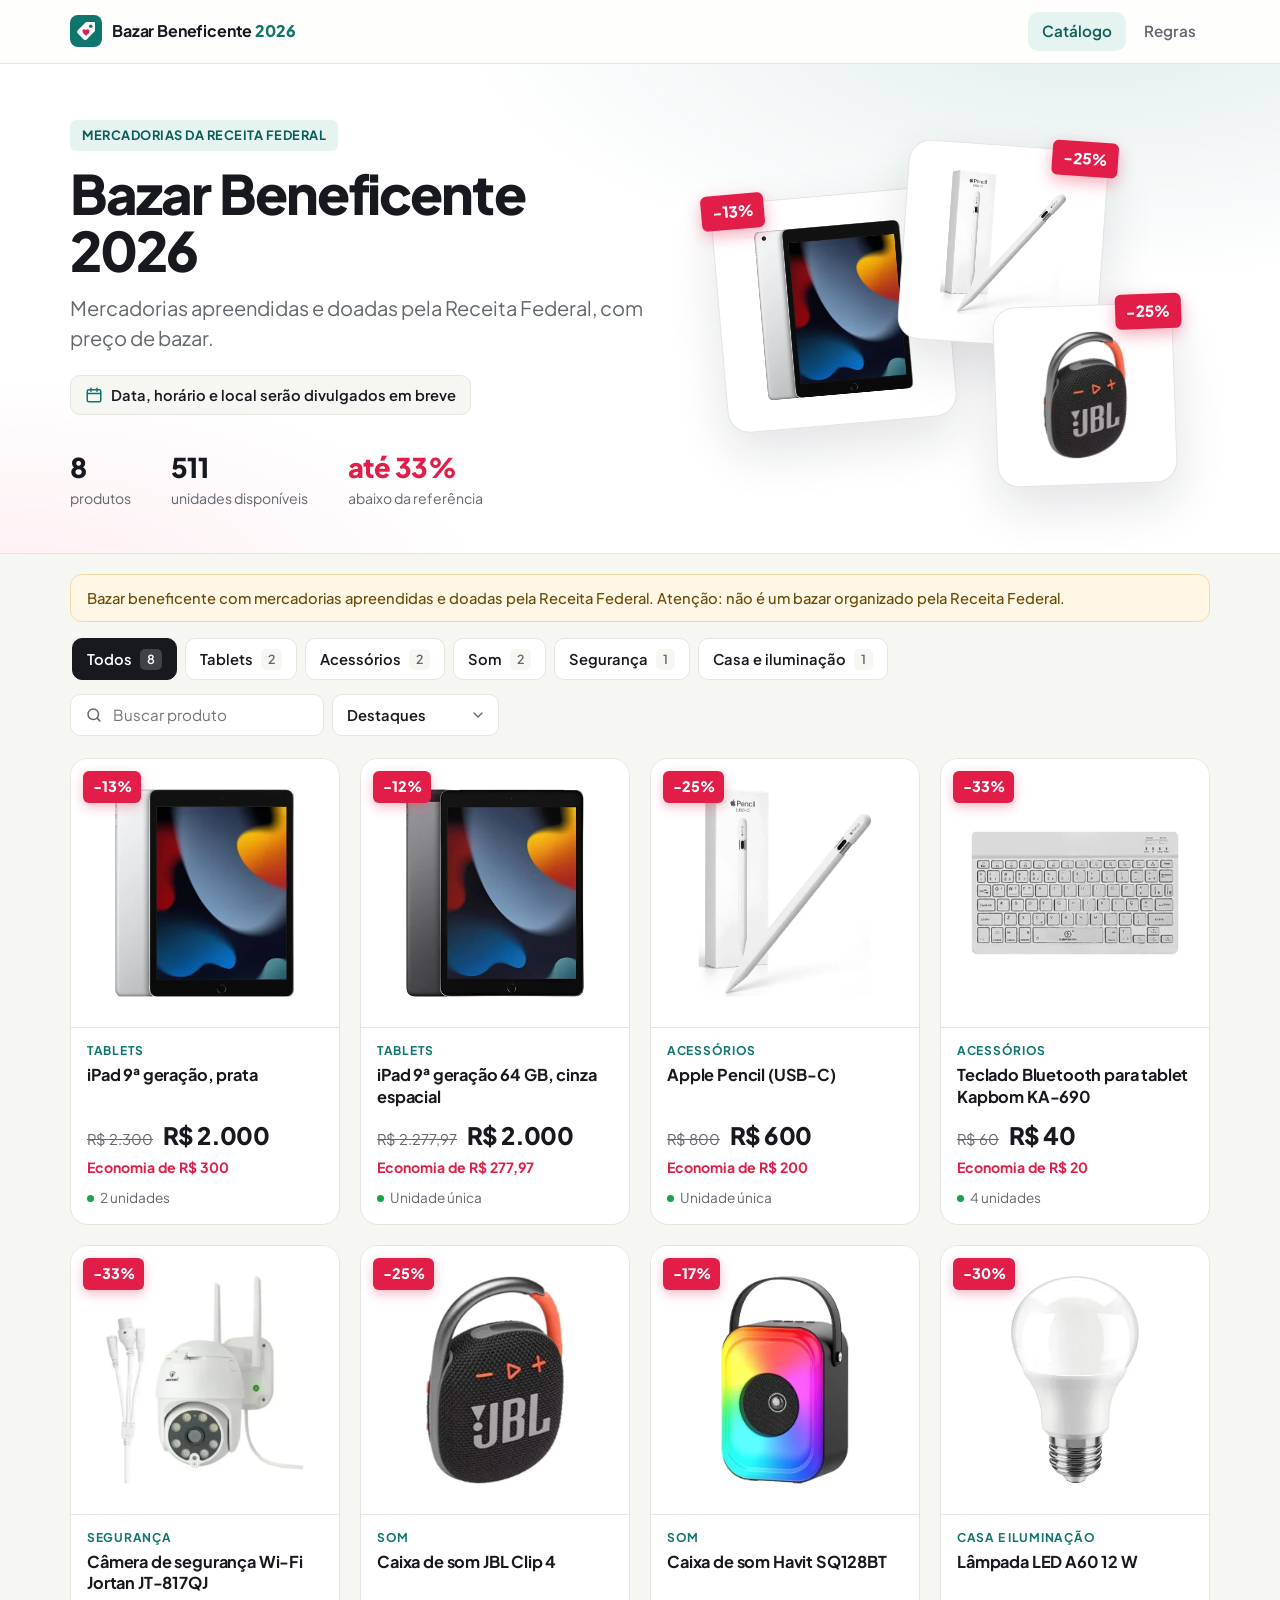
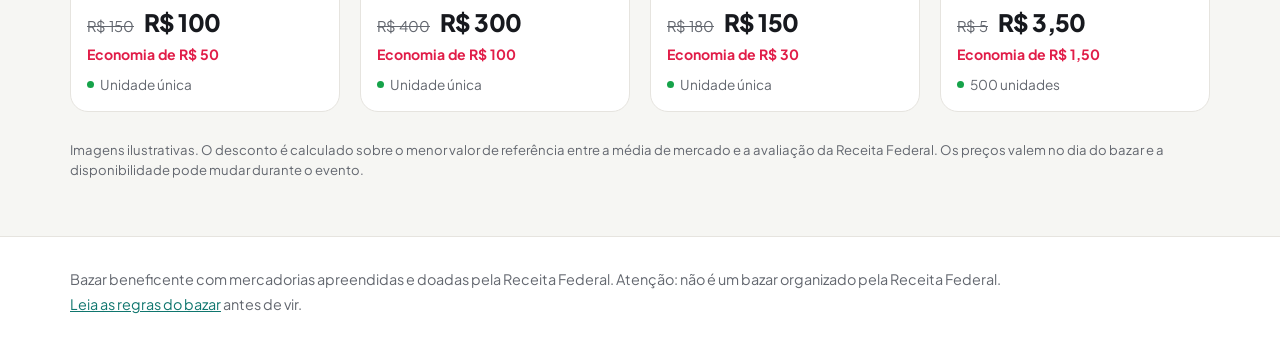
==== commit 6c1a8015: "Volta ao visual anterior, com cantos arredondados no lugar das pílulas" ====
--- a/index.html
+++ b/index.html
@@ -8,18 +8,21 @@
   <meta property="og:title" content="Bazar Beneficente 2026">
   <meta property="og:description" content="Mercadorias apreendidas e doadas pela Receita Federal, com preço de bazar. Veja o catálogo.">
   <meta property="og:type" content="website">
-  <meta name="theme-color" content="#f7f5f0">
+  <meta name="theme-color" content="#ffffff">
   <link rel="icon" href="assets/img/icone.svg" type="image/svg+xml">
   <link rel="preconnect" href="https://fonts.googleapis.com">
   <link rel="preconnect" href="https://fonts.gstatic.com" crossorigin>
-  <link href="https://fonts.googleapis.com/css2?family=Archivo:wdth,wght@62..125,400..800&display=swap" rel="stylesheet">
+  <link href="https://fonts.googleapis.com/css2?family=Plus+Jakarta+Sans:wght@400;500;600;700;800&display=swap" rel="stylesheet">
   <link rel="stylesheet" href="assets/css/estilo.css">
   <script type="module" src="assets/js/catalogo.js"></script>
 </head>
 <body>
   <header class="topo">
     <div class="topo__dentro">
-      <a class="marca" href="./">Bazar Beneficente <span>2026</span></a>
+      <a class="marca" href="./">
+        <img src="assets/img/icone.svg" alt="" width="32" height="32">
+        <span>Bazar Beneficente <b>2026</b></span>
+      </a>
       <nav class="menu" aria-label="Principal">
         <a href="./" aria-current="page">Catálogo</a>
         <a href="regras.html">Regras</a>
@@ -28,32 +31,47 @@
   </header>
 
   <main>
-    <section class="abertura">
-      <div class="abertura__texto">
+    <section class="hero">
+      <div class="hero__dentro">
+        <div class="hero__texto">
+        <p class="hero__selo">Mercadorias da Receita Federal</p>
         <h1 data-campo="nome">Bazar Beneficente 2026</h1>
-        <p class="abertura__chamada" data-campo="chamada">Mercadorias apreendidas e doadas pela Receita Federal, com preço de bazar.</p>
-        <p class="abertura__aviso">Atenção: não é um bazar organizado pela Receita Federal.</p>
+        <p class="hero__chamada" data-campo="chamada">Mercadorias apreendidas e doadas pela Receita Federal, com preço de bazar.</p>
+        <ul class="hero__info" id="info"></ul>
+        <dl class="numeros" id="numeros"></dl>
+        </div>
+        <div class="vitrine" id="vitrine" aria-hidden="true"></div>
       </div>
-      <dl class="ficha" id="ficha"></dl>
     </section>
+
+    <div class="aviso">
+      <p data-campo="aviso"></p>
+    </div>
 
     <section class="catalogo" aria-labelledby="titulo-catalogo">
       <h2 id="titulo-catalogo" class="sr">Produtos</h2>
-      <nav class="abas" id="categorias" aria-label="Categorias"></nav>
-      <div class="ferramentas">
-        <p class="contagem" id="contagem" aria-live="polite"></p>
-        <div class="ferramentas__campos">
-          <input class="campo" id="busca" type="search" placeholder="Buscar produto" autocomplete="off" aria-label="Buscar produto">
-          <select class="campo" id="ordem" aria-label="Ordenar">
-            <option value="destaque">Destaques</option>
-            <option value="desconto">Maior desconto</option>
-            <option value="menor">Menor preço</option>
-            <option value="maior">Maior preço</option>
-          </select>
+      <div class="barra">
+        <div class="barra__dentro">
+          <div class="chips" id="categorias" role="tablist" aria-label="Categorias"></div>
+          <div class="barra__ferramentas">
+            <label class="busca">
+              <svg viewBox="0 0 24 24" aria-hidden="true"><circle cx="11" cy="11" r="7"/><path d="m20 20-3.5-3.5"/></svg>
+              <input id="busca" type="search" placeholder="Buscar produto" autocomplete="off" aria-label="Buscar produto">
+            </label>
+            <label class="ordem">
+              <span class="sr">Ordenar</span>
+              <select id="ordem" aria-label="Ordenar">
+                <option value="destaque">Destaques</option>
+                <option value="desconto">Maior desconto</option>
+                <option value="menor">Menor preço</option>
+                <option value="maior">Maior preço</option>
+              </select>
+            </label>
+          </div>
         </div>
       </div>
 
-      <div class="grade" id="grade"></div>
+      <div class="grade" id="grade" aria-live="polite"></div>
       <p class="vazio" id="vazio" hidden>Nenhum produto encontrado. Tente outra busca ou categoria.</p>
 
       <p class="nota" id="nota"></p>
--- a/assets/css/estilo.css
+++ b/assets/css/estilo.css
@@ -1,237 +1,302 @@
 :root {
-  --papel: #f7f5f0;
-  --branco: #ffffff;
-  --tinta: #1b1a17;
-  --suave: #6d6960;
-  --linha: #dcd7cc;
-  --linha-forte: #1b1a17;
-  --vermelho: #c4161c;
-  --vermelho-escuro: #9e1116;
-  --largura: 1200px;
-  --fonte: 'Archivo', system-ui, -apple-system, 'Segoe UI', Roboto, sans-serif;
+  --fundo: #f6f6f3;
+  --superficie: #ffffff;
+  --tinta: #17191e;
+  --suave: #63676f;
+  --linha: #e6e4df;
+  --marca: #0f766e;
+  --marca-escura: #0b5d57;
+  --marca-clara: #e6f4f1;
+  --oferta: #e11d48;
+  --oferta-clara: #ffe4ea;
+  --aviso: #fff7e6;
+  --aviso-linha: #f3d9a4;
+  --raio: 18px;
+  --sombra: 0 1px 2px rgb(16 24 40 / 0.04), 0 6px 20px rgb(16 24 40 / 0.06);
+  --largura: 1180px;
+  --fonte: 'Plus Jakarta Sans', system-ui, -apple-system, 'Segoe UI', Roboto, sans-serif;
 }
 
 *, *::before, *::after { box-sizing: border-box; }
-html { -webkit-text-size-adjust: 100%; }
+html { -webkit-text-size-adjust: 100%; scroll-behavior: smooth; }
 body {
   margin: 0;
   font-family: var(--fonte);
-  font-size: 16px;
   color: var(--tinta);
-  background: var(--papel);
+  background: var(--fundo);
   line-height: 1.5;
   -webkit-font-smoothing: antialiased;
 }
 img { max-width: 100%; display: block; }
-a { color: inherit; text-underline-offset: 3px; }
+a { color: var(--marca); }
 button, input, select { font: inherit; color: inherit; }
 svg { fill: none; stroke: currentColor; stroke-width: 2; stroke-linecap: round; stroke-linejoin: round; }
 .sr { position: absolute; width: 1px; height: 1px; overflow: hidden; clip: rect(0 0 0 0); white-space: nowrap; }
-:focus-visible { outline: 2px solid var(--tinta); outline-offset: 2px; }
+:focus-visible { outline: 3px solid color-mix(in srgb, var(--marca) 55%, transparent); outline-offset: 2px; }
 
 /* Topo */
-.topo { background: var(--papel); border-bottom: 1px solid var(--linha); }
+.topo {
+  position: sticky; top: 0; z-index: 20;
+  background: rgb(255 255 255 / 0.86);
+  backdrop-filter: saturate(180%) blur(12px);
+  -webkit-backdrop-filter: saturate(180%) blur(12px);
+  border-bottom: 1px solid var(--linha);
+}
 .topo__dentro {
-  max-width: var(--largura); margin: 0 auto; padding: 0 24px; height: 60px;
+  max-width: var(--largura); margin: 0 auto; padding: 12px 20px;
   display: flex; align-items: center; justify-content: space-between; gap: 16px;
 }
-.marca {
-  text-decoration: none; font-weight: 800; font-stretch: 80%; font-size: 1.2rem;
-  text-transform: uppercase; letter-spacing: 0.01em;
-}
-.marca span { color: var(--vermelho); }
-.menu { display: flex; gap: 28px; height: 100%; }
+.marca { display: flex; align-items: center; gap: 10px; text-decoration: none; color: var(--tinta); font-weight: 700; letter-spacing: -0.01em; }
+.marca b { color: var(--marca); font-weight: 800; }
+.menu { display: flex; gap: 4px; }
 .menu a {
-  display: flex; align-items: center; text-decoration: none; color: var(--suave); font-weight: 500;
-  border-bottom: 2px solid transparent; margin-bottom: -1px;
-}
-.menu a:hover { color: var(--tinta); }
-.menu a[aria-current='page'] { color: var(--tinta); border-bottom-color: var(--tinta); }
-
-/* Abertura */
-.abertura {
-  max-width: var(--largura); margin: 0 auto; padding: 48px 24px 40px;
-  display: grid; grid-template-columns: minmax(0, 1.4fr) minmax(280px, 1fr); gap: 48px; align-items: end;
-}
-.abertura h1 {
-  margin: 0; font-weight: 800; font-stretch: 72%; text-transform: uppercase;
-  font-size: clamp(2.6rem, 7vw, 5.2rem); line-height: 0.92; letter-spacing: -0.01em;
-}
-.abertura__chamada { margin: 18px 0 0; max-width: 34ch; font-size: 1.2rem; line-height: 1.4; }
-.abertura__aviso { margin: 14px 0 0; font-size: 0.92rem; color: var(--suave); }
-.ficha { margin: 0; border-top: 2px solid var(--linha-forte); }
-.ficha div { display: grid; grid-template-columns: 96px 1fr; gap: 12px; padding: 11px 0; border-bottom: 1px solid var(--linha); }
-.ficha dt { color: var(--suave); font-size: 0.9rem; }
-.ficha dd { margin: 0; font-weight: 600; }
-.ficha a { color: var(--vermelho); }
-
-/* Categorias e ferramentas */
-.catalogo { max-width: var(--largura); margin: 0 auto; padding: 0 24px 40px; }
-.abas {
-  display: flex; gap: 28px; overflow-x: auto; scrollbar-width: none;
-  border-bottom: 1px solid var(--linha); position: sticky; top: 0; z-index: 10; background: var(--papel);
-}
-.abas::-webkit-scrollbar { display: none; }
-.abas button {
-  flex: none; border: 0; background: none; cursor: pointer; padding: 14px 0 12px;
-  font-weight: 600; font-size: 1rem; color: var(--suave);
-  border-bottom: 2px solid transparent; margin-bottom: -1px;
-}
-.abas button:hover { color: var(--tinta); }
-.abas button[aria-pressed='true'] { color: var(--tinta); border-bottom-color: var(--vermelho); }
-.ferramentas { display: flex; align-items: center; justify-content: space-between; gap: 12px; padding: 16px 0 20px; flex-wrap: wrap; }
-.contagem { margin: 0; color: var(--suave); font-size: 0.92rem; }
-.ferramentas__campos { display: flex; gap: 8px; }
-.campo {
-  height: 40px; padding: 0 12px; border: 1px solid var(--linha); border-radius: 3px; background: var(--branco);
-  font-size: 0.95rem;
-}
-.campo:focus { outline: none; border-color: var(--tinta); }
-input.campo { width: 240px; }
-select.campo {
-  appearance: none; padding-right: 32px; cursor: pointer;
-  background: var(--branco) url("data:image/svg+xml,%3Csvg xmlns='http://www.w3.org/2000/svg' viewBox='0 0 24 24' fill='none' stroke='%231b1a17' stroke-width='2'%3E%3Cpath d='m7 10 5 5 5-5'/%3E%3C/svg%3E") no-repeat right 8px center / 16px;
+  text-decoration: none; color: var(--suave); font-weight: 600; font-size: 0.95rem;
+  padding: 8px 14px; border-radius: 10px;
+}
+.menu a:hover { color: var(--tinta); background: var(--fundo); }
+.menu a[aria-current='page'] { color: var(--marca-escura); background: var(--marca-clara); }
+
+/* Hero */
+.hero {
+  background:
+    radial-gradient(900px 380px at 85% -10%, rgb(15 118 110 / 0.12), transparent 70%),
+    radial-gradient(700px 320px at 0% 110%, rgb(225 29 72 / 0.08), transparent 70%),
+    var(--superficie);
+  border-bottom: 1px solid var(--linha);
+}
+.hero__dentro { max-width: var(--largura); margin: 0 auto; padding: 56px 20px 44px; }
+@media (min-width: 900px) {
+  .hero__dentro { display: grid; grid-template-columns: 1.15fr 1fr; align-items: center; gap: 40px; }
+}
+.vitrine { display: none; position: relative; height: 340px; }
+@media (min-width: 900px) { .vitrine { display: block; } }
+.vitrine figure {
+  position: absolute; margin: 0; background: #fff; border: 1px solid var(--linha); border-radius: 22px;
+  box-shadow: 0 20px 50px rgb(16 24 40 / 0.12); padding: 16px;
+}
+.vitrine img { width: 100%; height: 100%; object-fit: contain; }
+.vitrine span {
+  position: absolute; top: -10px; right: -10px; background: var(--oferta); color: #fff; font-weight: 800;
+  font-size: 0.95rem; padding: 6px 11px; border-radius: 6px; box-shadow: 0 6px 16px rgb(225 29 72 / 0.35);
+}
+.vitrine figure:nth-child(1) span { right: auto; left: -10px; }
+.vitrine figure:nth-child(1) { width: 230px; height: 230px; left: 4%; top: 50px; transform: rotate(-5deg); }
+.vitrine figure:nth-child(2) { width: 200px; height: 200px; left: 40%; top: 0; transform: rotate(4deg); z-index: 1; }
+.vitrine figure:nth-child(3) { width: 180px; height: 180px; left: 58%; top: 160px; transform: rotate(-2deg); z-index: 2; }
+.hero__selo {
+  display: inline-block; margin: 0 0 14px; padding: 6px 12px; border-radius: 6px;
+  background: var(--marca-clara); color: var(--marca-escura); font-weight: 700; font-size: 0.8rem;
+  letter-spacing: 0.04em; text-transform: uppercase;
+}
+.hero h1 { margin: 0; font-size: clamp(2rem, 5vw, 3.4rem); line-height: 1.05; letter-spacing: -0.035em; font-weight: 800; }
+.hero__chamada { margin: 14px 0 0; max-width: 40ch; font-size: clamp(1.05rem, 2vw, 1.25rem); color: var(--suave); }
+.hero__info { list-style: none; padding: 0; margin: 22px 0 0; display: flex; flex-wrap: wrap; gap: 10px; }
+.hero__info li {
+  display: inline-flex; align-items: center; gap: 8px;
+  padding: 8px 14px; border-radius: 10px; background: var(--fundo); border: 1px solid var(--linha);
+  font-weight: 600; font-size: 0.92rem;
+}
+.hero__info svg { width: 18px; height: 18px; color: var(--marca); flex: none; }
+.numeros { display: flex; flex-wrap: wrap; gap: 12px 40px; margin: 32px 0 0; }
+.numeros div { display: flex; flex-direction: column-reverse; }
+.numeros dt { color: var(--suave); font-size: 0.88rem; }
+.numeros dd { margin: 0; font-size: 1.7rem; font-weight: 800; letter-spacing: -0.02em; }
+.numeros div:last-child dd { color: var(--oferta); }
+
+.aviso { max-width: var(--largura); margin: 20px auto 0; padding: 0 20px; }
+.aviso p {
+  margin: 0; padding: 12px 16px; border-radius: 12px;
+  background: var(--aviso); border: 1px solid var(--aviso-linha); color: #6b4a07; font-size: 0.92rem; font-weight: 500;
+}
+
+/* Barra de filtros */
+.barra { position: sticky; top: 57px; z-index: 10; background: color-mix(in srgb, var(--fundo) 92%, transparent); backdrop-filter: blur(10px); -webkit-backdrop-filter: blur(10px); }
+.barra__dentro {
+  max-width: var(--largura); margin: 0 auto; padding: 14px 20px;
+  display: flex; align-items: center; justify-content: space-between; gap: 12px; flex-wrap: wrap;
+}
+.chips { display: flex; gap: 8px; overflow-x: auto; scrollbar-width: none; flex: 1 1 auto; min-width: 0; padding: 2px; }
+.chips::-webkit-scrollbar { display: none; }
+.chip {
+  flex: none; display: inline-flex; align-items: center; gap: 8px;
+  padding: 9px 14px; border-radius: 10px; border: 1px solid var(--linha); background: var(--superficie);
+  font-weight: 600; font-size: 0.92rem; cursor: pointer; transition: background 0.15s, border-color 0.15s, color 0.15s;
+}
+.chip:hover { border-color: #cfccc5; }
+.chip__n { font-size: 0.78rem; color: var(--suave); background: var(--fundo); border-radius: 5px; padding: 1px 7px; }
+.chip[aria-selected='true'] { background: var(--tinta); border-color: var(--tinta); color: #fff; }
+.chip[aria-selected='true'] .chip__n { background: rgb(255 255 255 / 0.18); color: #fff; }
+.barra__ferramentas { display: flex; gap: 8px; flex: 0 1 auto; }
+.busca {
+  display: flex; align-items: center; gap: 8px; padding: 0 14px; height: 42px;
+  background: var(--superficie); border: 1px solid var(--linha); border-radius: 10px; min-width: 220px;
+}
+.busca svg { width: 18px; height: 18px; color: var(--suave); flex: none; }
+.busca input { border: 0; outline: 0; background: transparent; width: 100%; font-size: 0.95rem; }
+.busca:focus-within { border-color: var(--marca); box-shadow: 0 0 0 3px rgb(15 118 110 / 0.15); }
+.ordem select {
+  height: 42px; padding: 0 36px 0 14px; border-radius: 10px; border: 1px solid var(--linha);
+  background: var(--superficie) url("data:image/svg+xml,%3Csvg xmlns='http://www.w3.org/2000/svg' viewBox='0 0 24 24' fill='none' stroke='%2363676f' stroke-width='2' stroke-linecap='round'%3E%3Cpath d='m6 9 6 6 6-6'/%3E%3C/svg%3E") no-repeat right 12px center / 16px;
+  appearance: none; font-weight: 600; font-size: 0.92rem; cursor: pointer;
 }
 
 /* Grade */
-.grade { display: grid; gap: 32px 20px; grid-template-columns: repeat(4, minmax(0, 1fr)); }
-.card { position: relative; display: flex; flex-direction: column; }
-.card__foto { position: relative; aspect-ratio: 1; background: var(--branco); border: 1px solid var(--linha); border-radius: 3px; overflow: hidden; }
-.card__foto img { width: 100%; height: 100%; object-fit: contain; padding: 12%; transition: transform 0.3s ease; }
-.card:hover .card__foto img { transform: scale(1.03); }
-.etiqueta {
-  position: absolute; top: 0; left: 0;
-  background: var(--vermelho); color: #fff; font-weight: 800; font-stretch: 85%; font-size: 1rem;
-  padding: 5px 9px 4px; font-variant-numeric: tabular-nums;
-}
-.esgotado {
-  position: absolute; inset: 0; display: grid; place-items: center;
-  background: rgb(247 245 240 / 0.6);
-}
-.esgotado span {
-  border: 2px solid var(--tinta); padding: 4px 12px; font-weight: 800; font-stretch: 80%;
-  text-transform: uppercase; letter-spacing: 0.06em; transform: rotate(-8deg); background: var(--papel);
-}
-.card--esgotado .card__foto img { filter: grayscale(1); }
-.card__corpo { padding-top: 12px; display: flex; flex-direction: column; flex: 1; }
-.card__cat { margin: 0 0 2px; color: var(--suave); font-size: 0.85rem; }
-.card__nome { margin: 0 0 10px; font-size: 1rem; line-height: 1.3; font-weight: 500; }
+.catalogo { padding-bottom: 32px; }
+.grade {
+  max-width: var(--largura); margin: 0 auto; padding: 8px 20px 0;
+  display: grid; gap: 20px; grid-template-columns: repeat(auto-fill, minmax(240px, 1fr));
+}
+.card {
+  position: relative; display: flex; flex-direction: column;
+  background: var(--superficie); border: 1px solid var(--linha); border-radius: var(--raio);
+  overflow: hidden; transition: transform 0.18s ease, box-shadow 0.18s ease;
+}
+.card:hover { transform: translateY(-2px); box-shadow: var(--sombra); }
+.card__foto { position: relative; aspect-ratio: 1; background: #fff; border-bottom: 1px solid var(--linha); }
+.card__foto img { width: 100%; height: 100%; object-fit: contain; padding: 14px; }
+.selo {
+  position: absolute; top: 12px; left: 12px;
+  background: var(--oferta); color: #fff; font-weight: 800; font-size: 0.9rem; letter-spacing: -0.01em;
+  padding: 5px 10px; border-radius: 6px; box-shadow: 0 4px 12px rgb(225 29 72 / 0.3);
+}
+.tarja {
+  position: absolute; inset: auto 12px 12px 12px; text-align: center;
+  background: rgb(23 25 30 / 0.86); color: #fff; font-weight: 700; padding: 8px; border-radius: 10px;
+  letter-spacing: 0.06em; text-transform: uppercase; font-size: 0.8rem;
+}
+.card--esgotado .card__foto img { filter: grayscale(1); opacity: 0.5; }
+.card--esgotado .preco__por { color: var(--suave); }
+.card__corpo { padding: 14px 16px 16px; display: flex; flex-direction: column; gap: 4px; flex: 1; }
+.card__cat { margin: 0; color: var(--marca); font-size: 0.75rem; font-weight: 700; letter-spacing: 0.06em; text-transform: uppercase; }
+.card__nome { margin: 0 0 6px; font-size: 1.02rem; line-height: 1.3; font-weight: 700; letter-spacing: -0.01em; }
 .card__abrir { all: unset; cursor: pointer; }
-.card__abrir::after { content: ''; position: absolute; inset: 0; }
-.card:hover .card__abrir { text-decoration: underline; text-underline-offset: 3px; }
-.card__abrir:focus-visible::after { outline: 2px solid var(--tinta); outline-offset: 4px; }
-.preco { display: flex; align-items: baseline; gap: 10px; flex-wrap: wrap; margin-top: auto; font-variant-numeric: tabular-nums; }
-.preco__por { font-size: 1.55rem; font-weight: 800; font-stretch: 85%; letter-spacing: -0.01em; line-height: 1.1; }
+.card__abrir::after { content: ''; position: absolute; inset: 0; border-radius: var(--raio); }
+.card__abrir:focus-visible::after { outline: 3px solid color-mix(in srgb, var(--marca) 55%, transparent); outline-offset: -3px; }
+.preco { display: flex; align-items: baseline; gap: 10px; flex-wrap: wrap; margin-top: auto; }
 .preco__de { color: var(--suave); font-size: 0.92rem; }
-.card--esgotado .preco__por { color: var(--suave); }
-.card__estoque { margin: 4px 0 0; color: var(--suave); font-size: 0.85rem; }
-
-.vazio { margin: 32px 0; color: var(--suave); }
-.nota { margin: 48px 0 0; color: var(--suave); font-size: 0.85rem; max-width: 80ch; }
+.preco__por { font-size: 1.5rem; font-weight: 800; letter-spacing: -0.025em; }
+.card__economia { margin: 0; color: var(--oferta); font-weight: 700; font-size: 0.88rem; }
+.card__estoque { margin: 6px 0 0; color: var(--suave); font-size: 0.85rem; display: flex; align-items: center; gap: 6px; }
+.card__estoque::before { content: ''; width: 7px; height: 7px; border-radius: 50%; background: #16a34a; }
+.card__estoque--fim::before { background: #9ca3af; }
+
+.vazio { max-width: var(--largura); margin: 24px auto; padding: 0 20px; color: var(--suave); text-align: center; }
+.nota { max-width: var(--largura); margin: 28px auto 0; padding: 0 20px; color: var(--suave); font-size: 0.82rem; }
 
 /* Detalhe */
 .detalhe {
-  border: 0; padding: 0; border-radius: 4px; width: min(900px, calc(100% - 32px)); max-height: calc(100dvh - 32px);
-  background: var(--branco); color: var(--tinta);
-}
-.detalhe::backdrop { background: rgb(27 26 23 / 0.6); }
+  border: 0; padding: 0; border-radius: 24px; width: min(920px, calc(100% - 32px)); max-height: calc(100dvh - 32px);
+  background: var(--superficie); color: var(--tinta); box-shadow: 0 30px 80px rgb(0 0 0 / 0.25);
+}
+.detalhe::backdrop { background: rgb(17 19 24 / 0.55); backdrop-filter: blur(3px); }
+.detalhe[open] { animation: entrar 0.2s ease; }
+@keyframes entrar { from { opacity: 0; transform: translateY(12px) scale(0.98); } }
 .detalhe__caixa { position: relative; display: grid; grid-template-columns: 1fr 1fr; }
 .detalhe__fechar {
-  position: absolute; top: 10px; right: 10px; z-index: 2; width: 40px; height: 40px;
-  border: 0; background: none; cursor: pointer; display: grid; place-items: center;
-}
-.detalhe__fechar svg { width: 22px; height: 22px; }
-.detalhe__foto { position: relative; border-right: 1px solid var(--linha); display: grid; place-items: center; padding: 40px; }
-.detalhe__foto img { width: 100%; max-height: 420px; object-fit: contain; }
-.detalhe__foto .etiqueta { font-size: 1.15rem; padding: 7px 12px 6px; }
-.detalhe__ilustrativa { position: absolute; bottom: 10px; left: 14px; font-size: 0.78rem; color: var(--suave); }
-.detalhe__info { padding: 36px 32px 32px; display: flex; flex-direction: column; overflow-y: auto; }
-.detalhe__info .card__cat { margin-bottom: 4px; }
-.detalhe__info h2 { margin: 0; font-size: 1.7rem; line-height: 1.15; font-weight: 700; font-stretch: 90%; padding-right: 32px; }
-.detalhe__modelo { margin: 4px 0 0; color: var(--suave); font-size: 0.9rem; }
-.detalhe__preco { margin: 20px 0 0; padding: 16px 0; border-top: 2px solid var(--linha-forte); border-bottom: 1px solid var(--linha); font-variant-numeric: tabular-nums; }
-.detalhe__preco .preco__por { font-size: 2.4rem; }
-.detalhe__preco p { margin: 4px 0 0; color: var(--suave); font-size: 0.9rem; }
-.detalhe__preco b { color: var(--vermelho); }
-.detalhe__descricao { margin: 16px 0 0; }
-.detalhe__tabela { margin: 16px 0 0; }
-.detalhe__tabela div { display: flex; justify-content: space-between; gap: 16px; padding: 9px 0; border-bottom: 1px solid var(--linha); font-size: 0.93rem; }
+  position: absolute; top: 12px; right: 12px; z-index: 2; width: 40px; height: 40px; border-radius: 50%;
+  border: 1px solid var(--linha); background: rgb(255 255 255 / 0.92); cursor: pointer; display: grid; place-items: center;
+}
+.detalhe__fechar svg { width: 20px; height: 20px; }
+.detalhe__foto { position: relative; background: #fff; border-right: 1px solid var(--linha); display: grid; place-items: center; padding: 28px; }
+.detalhe__foto img { width: 100%; max-height: 440px; object-fit: contain; }
+.detalhe__ilustrativa { position: absolute; bottom: 12px; left: 16px; font-size: 0.75rem; color: var(--suave); }
+.detalhe__info { padding: 32px 28px 28px; display: flex; flex-direction: column; gap: 10px; overflow-y: auto; }
+.detalhe__info h2 { margin: 0; font-size: 1.6rem; line-height: 1.15; letter-spacing: -0.025em; padding-right: 36px; }
+.detalhe__modelo { margin: -4px 0 0; color: var(--suave); font-size: 0.9rem; }
+.detalhe__preco {
+  display: flex; align-items: center; justify-content: space-between; gap: 12px;
+  padding: 16px; margin-top: 6px; border-radius: 14px; background: var(--fundo);
+}
+.detalhe__preco > div { display: flex; flex-direction: column; }
+.detalhe__preco .preco__por { font-size: 2rem; line-height: 1.1; }
+.detalhe__un { color: var(--suave); font-size: 0.82rem; }
+.selo--grande { position: static; font-size: 1.15rem; padding: 8px 14px; }
+.detalhe__descricao { margin: 4px 0 0; color: #3b3f46; }
+.detalhe__tabela { margin: 4px 0 0; border-top: 1px solid var(--linha); }
+.detalhe__tabela div { display: flex; justify-content: space-between; gap: 16px; padding: 10px 0; border-bottom: 1px solid var(--linha); font-size: 0.92rem; }
 .detalhe__tabela dt { color: var(--suave); }
-.detalhe__tabela dd { margin: 0; font-weight: 600; text-align: right; font-variant-numeric: tabular-nums; }
-.detalhe__alerta { margin: 16px 0 0; padding-left: 12px; border-left: 3px solid var(--vermelho); font-size: 0.9rem; }
-.detalhe__regras { margin-top: 16px; font-weight: 600; font-size: 0.93rem; }
-
-/* Páginas de texto (regras) */
-.pagina { max-width: 760px; margin: 0 auto; padding: 48px 24px 72px; }
-.pagina h1 {
-  margin: 0; font-weight: 800; font-stretch: 72%; text-transform: uppercase;
-  font-size: clamp(2.4rem, 6vw, 3.8rem); line-height: 0.95;
-}
-.pagina .intro { margin: 16px 0 0; font-size: 1.15rem; }
-.pagina .abertura__aviso { margin-bottom: 8px; }
-.secao { padding: 28px 0 8px; border-top: 1px solid var(--linha); margin-top: 28px; }
-.secao h2 { display: flex; gap: 12px; align-items: baseline; margin: 0 0 12px; font-size: 1.35rem; font-weight: 700; font-stretch: 90%; }
-.secao h2 span { color: var(--vermelho); font-weight: 800; font-variant-numeric: tabular-nums; }
-.secao h3 { margin: 20px 0 6px; font-size: 1rem; font-weight: 700; }
-.secao p, .secao li { margin: 6px 0; }
-.secao ul, .secao ol { padding-left: 22px; margin: 8px 0; }
-.valor-limite { display: flex; gap: 16px; align-items: baseline; flex-wrap: wrap; margin: 8px 0; }
-.valor-limite strong { font-size: 2.2rem; font-weight: 800; font-stretch: 80%; line-height: 1; }
-.valor-limite span { color: var(--suave); flex: 1 1 240px; }
-.tabela { width: 100%; border-collapse: collapse; font-size: 0.95rem; margin-top: 6px; border-top: 2px solid var(--linha-forte); }
-.tabela th, .tabela td { text-align: left; padding: 10px 12px 10px 0; border-bottom: 1px solid var(--linha); vertical-align: top; }
-.tabela th { font-weight: 600; color: var(--suave); font-size: 0.88rem; }
+.detalhe__tabela dd { margin: 0; font-weight: 600; text-align: right; }
+.detalhe__alerta { margin: 4px 0 0; padding: 10px 14px; border-radius: 12px; background: var(--aviso); border: 1px solid var(--aviso-linha); color: #6b4a07; font-size: 0.88rem; }
+.detalhe__regras { font-weight: 600; font-size: 0.92rem; margin-top: 4px; }
+
+/* Regras */
+.pagina { max-width: 820px; margin: 0 auto; padding: 48px 20px 64px; }
+.pagina h1 { font-size: clamp(1.9rem, 4vw, 2.6rem); letter-spacing: -0.03em; line-height: 1.1; margin: 0 0 12px; }
+.pagina > p.intro { color: var(--suave); font-size: 1.1rem; margin: 0 0 24px; }
+.secao { background: var(--superficie); border: 1px solid var(--linha); border-radius: var(--raio); padding: 24px; margin-top: 16px; }
+.secao h2 { display: flex; align-items: center; gap: 12px; margin: 0 0 12px; font-size: 1.2rem; letter-spacing: -0.01em; }
+.secao h2 span {
+  display: grid; place-items: center; width: 32px; height: 32px; flex: none; border-radius: 10px;
+  background: var(--marca-clara); color: var(--marca-escura); font-size: 0.95rem; font-weight: 800;
+}
+.secao h3 { font-size: 1rem; margin: 18px 0 8px; }
+.secao p, .secao li { color: #3b3f46; }
+.secao ul, .secao ol { padding-left: 20px; margin: 8px 0; }
+.secao li { margin: 4px 0; }
+.destaque-valor {
+  display: flex; align-items: center; gap: 16px; flex-wrap: wrap;
+  padding: 14px 16px; border-radius: 14px; background: var(--fundo); margin: 8px 0;
+}
+.destaque-valor strong { font-size: 1.8rem; letter-spacing: -0.02em; color: var(--marca-escura); }
+.destaque-valor span { color: var(--suave); font-size: 0.92rem; flex: 1 1 260px; }
+.tabela { width: 100%; border-collapse: collapse; font-size: 0.94rem; margin-top: 4px; }
+.tabela th, .tabela td { text-align: left; padding: 10px 8px; border-bottom: 1px solid var(--linha); vertical-align: top; }
+.tabela th { color: var(--suave); font-weight: 600; font-size: 0.82rem; text-transform: uppercase; letter-spacing: 0.04em; }
 .tabela td:first-child { font-weight: 600; }
+.pagamento { display: flex; gap: 8px; flex-wrap: wrap; list-style: none; padding: 0 !important; }
+.pagamento li { padding: 6px 14px; border-radius: 8px; background: var(--marca-clara); color: var(--marca-escura); font-weight: 700; font-size: 0.9rem; }
 .botao {
-  display: inline-flex; align-items: center; justify-content: center; height: 44px; padding: 0 20px;
-  border-radius: 3px; border: 1px solid var(--tinta); background: var(--tinta); color: var(--papel);
-  font-weight: 600; text-decoration: none; cursor: pointer;
-}
-.botao:hover { background: #000; }
-.botao--claro { background: var(--branco); color: var(--tinta); border-color: var(--linha); }
-.botao--claro:hover { background: var(--papel); }
+  display: inline-flex; align-items: center; justify-content: center; gap: 8px; height: 46px; padding: 0 22px;
+  border-radius: 10px; border: 0; background: var(--marca); color: #fff; font-weight: 700; text-decoration: none; cursor: pointer;
+}
+.botao:hover { background: var(--marca-escura); }
+.botao--claro { background: var(--superficie); color: var(--tinta); border: 1px solid var(--linha); }
+.botao--claro:hover { background: var(--fundo); }
 
 /* Rodapé */
-.rodape { border-top: 1px solid var(--linha); }
-.rodape__dentro { max-width: var(--largura); margin: 0 auto; padding: 24px 24px 40px; color: var(--suave); font-size: 0.88rem; }
+.rodape { border-top: 1px solid var(--linha); background: var(--superficie); margin-top: 24px; }
+.rodape__dentro { max-width: var(--largura); margin: 0 auto; padding: 28px 20px 40px; color: var(--suave); font-size: 0.9rem; }
 .rodape p { margin: 4px 0; }
 
-/* Telas menores */
-@media (max-width: 980px) {
-  .grade { grid-template-columns: repeat(3, minmax(0, 1fr)); }
-  .abertura { grid-template-columns: 1fr; gap: 28px; align-items: start; }
-}
+/* Celular */
 @media (max-width: 720px) {
-  .topo__dentro { padding: 0 16px; height: 54px; }
-  .marca { font-size: 1.05rem; }
-  .menu { gap: 20px; }
-  .abertura { padding: 32px 16px 28px; }
-  .abertura__chamada { font-size: 1.08rem; }
-  .ficha div { grid-template-columns: 84px 1fr; }
-  .catalogo { padding: 0 16px 32px; }
-  .abas { gap: 22px; margin: 0 -16px; padding: 0 16px; }
-  .ferramentas__campos { flex: 1 1 100%; }
-  input.campo { flex: 1 1 auto; width: auto; min-width: 0; }
-  select.campo { flex: 0 0 auto; }
-  .ferramentas__campos { min-width: 0; }
-  .contagem { order: 2; }
-  .grade { grid-template-columns: repeat(2, minmax(0, 1fr)); gap: 24px 12px; }
-  .card__nome { font-size: 0.93rem; }
-  .preco { gap: 0 8px; }
-  .preco__por { font-size: 1.3rem; }
-  .preco__de { font-size: 0.82rem; }
-  .etiqueta { font-size: 0.88rem; padding: 4px 7px 3px; }
-  .detalhe { width: 100%; max-width: 100%; max-height: 92dvh; margin: auto 0 0; border-radius: 8px 8px 0 0; }
+  .topo__dentro { padding: 10px 16px; }
+  .marca span { font-size: 0.95rem; }
+  .menu a { padding: 7px 11px; font-size: 0.9rem; }
+  .hero__dentro { padding: 36px 16px 30px; }
+  .numeros { display: grid; grid-template-columns: repeat(3, auto); justify-content: start; gap: 10px 22px; margin-top: 24px; }
+  .numeros dt { font-size: 0.78rem; line-height: 1.3; }
+  .numeros dd { font-size: 1.3rem; }
+  .marca img { width: 28px; height: 28px; }
+  .aviso { padding: 0 16px; margin-top: 16px; }
+  .barra { top: 53px; }
+  .barra__dentro { padding: 12px 16px; }
+  .chips { flex-basis: 100%; margin: 0 -16px; padding: 2px 16px; }
+  .barra__ferramentas { flex-basis: 100%; }
+  .busca { flex: 1; min-width: 0; }
+  .grade { padding: 4px 16px 0; gap: 12px; grid-template-columns: repeat(2, minmax(0, 1fr)); }
+  .card { border-radius: 14px; }
+  .card__foto img { padding: 10px; }
+  .card__corpo { padding: 10px 12px 12px; }
+  .card__nome { font-size: 0.92rem; }
+  .preco { gap: 2px 8px; }
+  .preco__por { font-size: 1.2rem; }
+  .preco__de { font-size: 0.8rem; }
+  .card__economia, .card__estoque { font-size: 0.78rem; }
+  .selo { top: 8px; left: 8px; font-size: 0.78rem; padding: 4px 8px; }
+  .detalhe { width: 100%; max-width: 100%; max-height: 92dvh; margin: auto 0 0; border-radius: 22px 22px 0 0; }
+  .detalhe[open] { animation: subir 0.22s ease; }
+  @keyframes subir { from { transform: translateY(40px); opacity: 0; } }
   .detalhe__caixa { grid-template-columns: 1fr; }
-  .detalhe__foto { border-right: 0; border-bottom: 1px solid var(--linha); padding: 24px; }
-  .detalhe__foto img { max-height: 230px; }
+  .detalhe__foto { border-right: 0; border-bottom: 1px solid var(--linha); padding: 20px; }
+  .detalhe__foto img { max-height: 240px; }
   .detalhe__info { padding: 20px 18px 28px; }
-  .detalhe__info h2 { font-size: 1.35rem; padding-right: 0; }
-  .detalhe__preco .preco__por { font-size: 2rem; }
-  .pagina { padding: 32px 16px 56px; }
+  .detalhe__info h2 { font-size: 1.3rem; padding-right: 0; }
+  .pagina { padding: 32px 16px 48px; }
+  .secao { padding: 18px; }
   .tabela th:nth-child(3), .tabela td:nth-child(3) { display: none; }
-  .tabela .obs-celular { display: block; color: var(--suave); font-weight: 400; font-size: 0.85rem; }
+  .tabela .obs-celular { display: block; color: var(--suave); font-weight: 400; font-size: 0.82rem; }
 }
 @media (min-width: 721px) { .tabela .obs-celular { display: none; } }
-@media (max-width: 340px) { .grade { grid-template-columns: 1fr; } }
-@media (prefers-reduced-motion: reduce) { * { transition: none !important; } }
+@media (max-width: 360px) { .grade { grid-template-columns: 1fr; } }
+@media (prefers-reduced-motion: reduce) { * { animation: none !important; transition: none !important; scroll-behavior: auto !important; } }
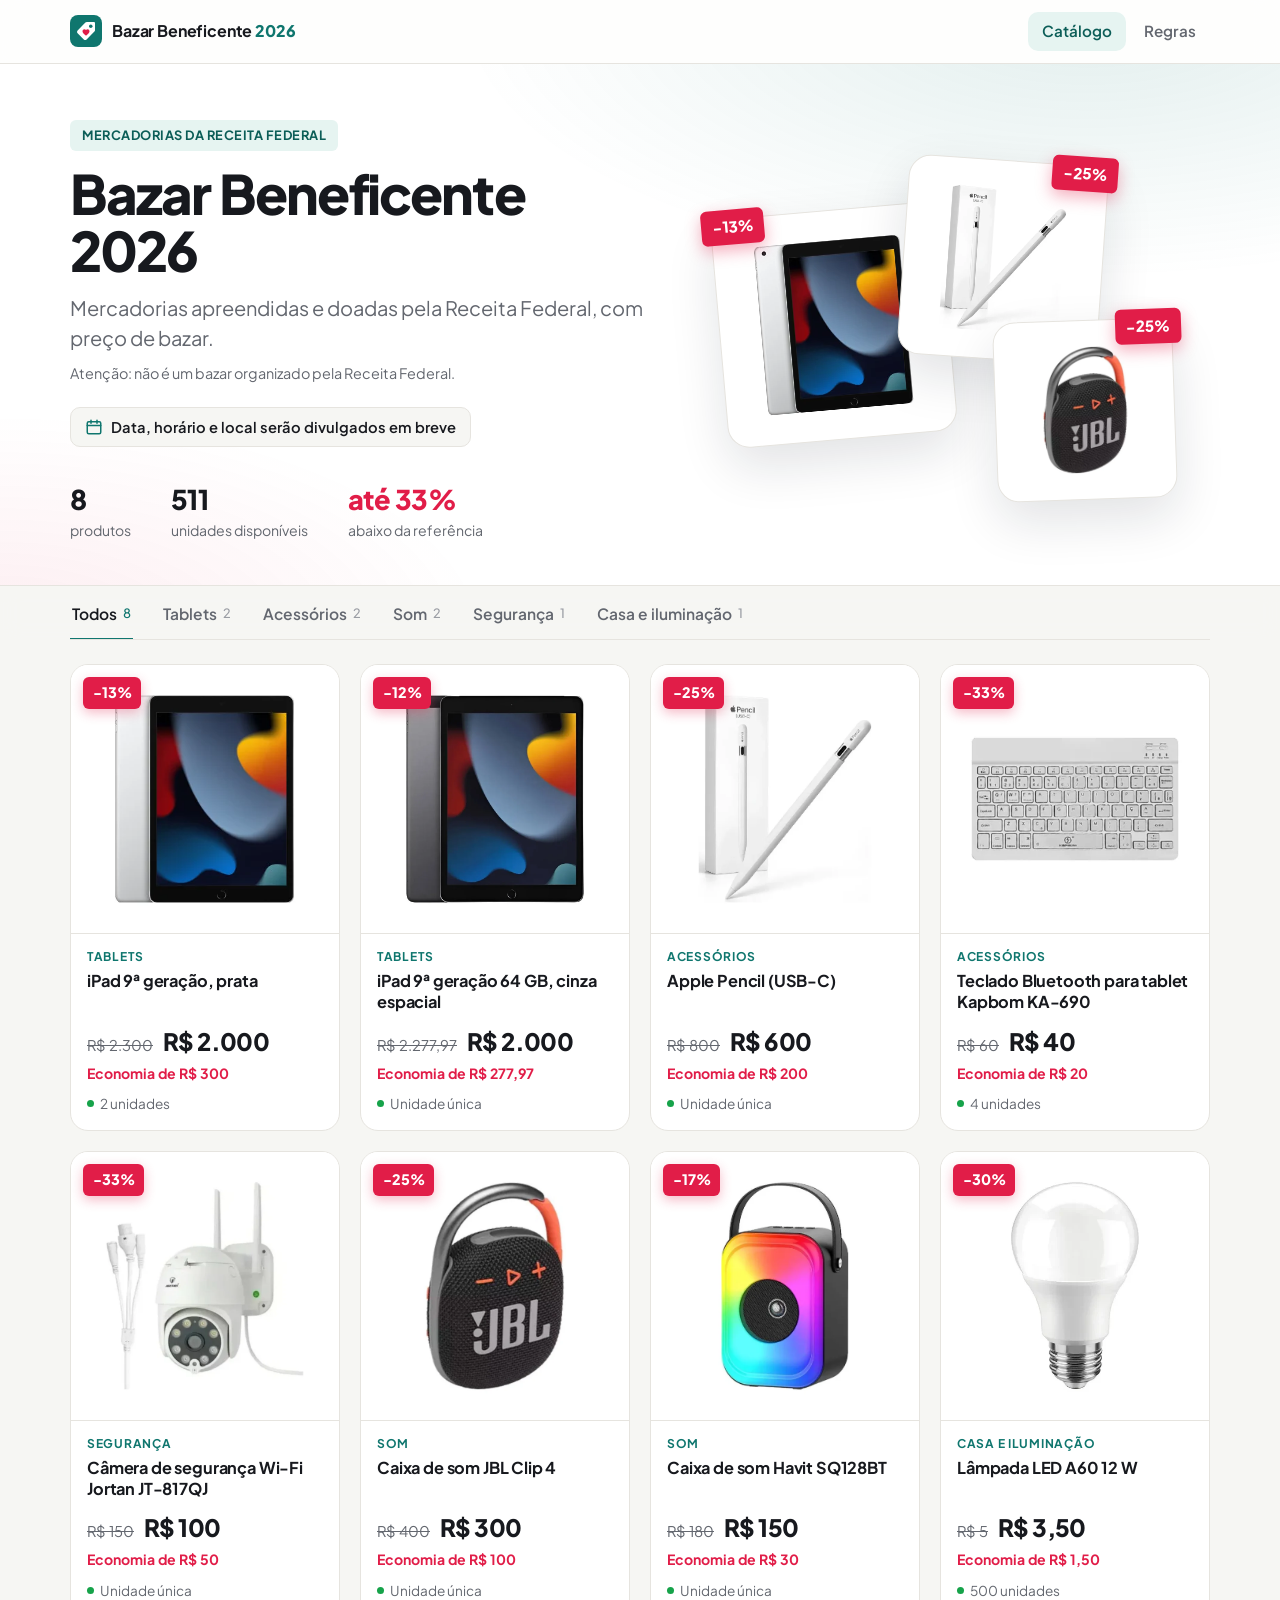
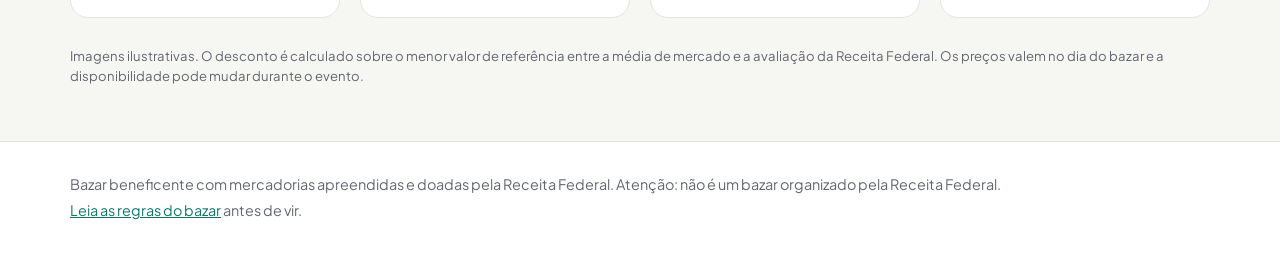
==== commit a175e587: "Categorias em abas, sem busca nem ordenação, aviso sem caixa amarela" ====
--- a/index.html
+++ b/index.html
@@ -37,6 +37,7 @@
         <p class="hero__selo">Mercadorias da Receita Federal</p>
         <h1 data-campo="nome">Bazar Beneficente 2026</h1>
         <p class="hero__chamada" data-campo="chamada">Mercadorias apreendidas e doadas pela Receita Federal, com preço de bazar.</p>
+        <p class="hero__aviso">Atenção: não é um bazar organizado pela Receita Federal.</p>
         <ul class="hero__info" id="info"></ul>
         <dl class="numeros" id="numeros"></dl>
         </div>
@@ -44,35 +45,16 @@
       </div>
     </section>
 
-    <div class="aviso">
-      <p data-campo="aviso"></p>
-    </div>
-
     <section class="catalogo" aria-labelledby="titulo-catalogo">
       <h2 id="titulo-catalogo" class="sr">Produtos</h2>
       <div class="barra">
         <div class="barra__dentro">
-          <div class="chips" id="categorias" role="tablist" aria-label="Categorias"></div>
-          <div class="barra__ferramentas">
-            <label class="busca">
-              <svg viewBox="0 0 24 24" aria-hidden="true"><circle cx="11" cy="11" r="7"/><path d="m20 20-3.5-3.5"/></svg>
-              <input id="busca" type="search" placeholder="Buscar produto" autocomplete="off" aria-label="Buscar produto">
-            </label>
-            <label class="ordem">
-              <span class="sr">Ordenar</span>
-              <select id="ordem" aria-label="Ordenar">
-                <option value="destaque">Destaques</option>
-                <option value="desconto">Maior desconto</option>
-                <option value="menor">Menor preço</option>
-                <option value="maior">Maior preço</option>
-              </select>
-            </label>
-          </div>
+          <div class="abas" id="categorias" role="tablist" aria-label="Categorias"></div>
         </div>
       </div>
 
       <div class="grade" id="grade" aria-live="polite"></div>
-      <p class="vazio" id="vazio" hidden>Nenhum produto encontrado. Tente outra busca ou categoria.</p>
+      <p class="vazio" id="vazio" hidden>Nenhum produto nesta categoria.</p>
 
       <p class="nota" id="nota"></p>
     </section>
--- a/assets/css/estilo.css
+++ b/assets/css/estilo.css
@@ -103,47 +103,28 @@
 .numeros dd { margin: 0; font-size: 1.7rem; font-weight: 800; letter-spacing: -0.02em; }
 .numeros div:last-child dd { color: var(--oferta); }
 
-.aviso { max-width: var(--largura); margin: 20px auto 0; padding: 0 20px; }
-.aviso p {
-  margin: 0; padding: 12px 16px; border-radius: 12px;
-  background: var(--aviso); border: 1px solid var(--aviso-linha); color: #6b4a07; font-size: 0.92rem; font-weight: 500;
-}
-
-/* Barra de filtros */
+.hero__aviso { margin: 10px 0 0; color: var(--suave); font-size: 0.9rem; }
+.aviso-texto { margin: 0 0 8px; color: var(--suave); font-size: 0.95rem; }
+
+/* Abas de categoria */
 .barra { position: sticky; top: 57px; z-index: 10; background: color-mix(in srgb, var(--fundo) 92%, transparent); backdrop-filter: blur(10px); -webkit-backdrop-filter: blur(10px); }
-.barra__dentro {
-  max-width: var(--largura); margin: 0 auto; padding: 14px 20px;
-  display: flex; align-items: center; justify-content: space-between; gap: 12px; flex-wrap: wrap;
-}
-.chips { display: flex; gap: 8px; overflow-x: auto; scrollbar-width: none; flex: 1 1 auto; min-width: 0; padding: 2px; }
-.chips::-webkit-scrollbar { display: none; }
-.chip {
-  flex: none; display: inline-flex; align-items: center; gap: 8px;
-  padding: 9px 14px; border-radius: 10px; border: 1px solid var(--linha); background: var(--superficie);
-  font-weight: 600; font-size: 0.92rem; cursor: pointer; transition: background 0.15s, border-color 0.15s, color 0.15s;
-}
-.chip:hover { border-color: #cfccc5; }
-.chip__n { font-size: 0.78rem; color: var(--suave); background: var(--fundo); border-radius: 5px; padding: 1px 7px; }
-.chip[aria-selected='true'] { background: var(--tinta); border-color: var(--tinta); color: #fff; }
-.chip[aria-selected='true'] .chip__n { background: rgb(255 255 255 / 0.18); color: #fff; }
-.barra__ferramentas { display: flex; gap: 8px; flex: 0 1 auto; }
-.busca {
-  display: flex; align-items: center; gap: 8px; padding: 0 14px; height: 42px;
-  background: var(--superficie); border: 1px solid var(--linha); border-radius: 10px; min-width: 220px;
-}
-.busca svg { width: 18px; height: 18px; color: var(--suave); flex: none; }
-.busca input { border: 0; outline: 0; background: transparent; width: 100%; font-size: 0.95rem; }
-.busca:focus-within { border-color: var(--marca); box-shadow: 0 0 0 3px rgb(15 118 110 / 0.15); }
-.ordem select {
-  height: 42px; padding: 0 36px 0 14px; border-radius: 10px; border: 1px solid var(--linha);
-  background: var(--superficie) url("data:image/svg+xml,%3Csvg xmlns='http://www.w3.org/2000/svg' viewBox='0 0 24 24' fill='none' stroke='%2363676f' stroke-width='2' stroke-linecap='round'%3E%3Cpath d='m6 9 6 6 6-6'/%3E%3C/svg%3E") no-repeat right 12px center / 16px;
-  appearance: none; font-weight: 600; font-size: 0.92rem; cursor: pointer;
-}
+.barra__dentro { max-width: var(--largura); margin: 0 auto; padding: 0 20px; }
+.abas { display: flex; gap: 28px; overflow-x: auto; scrollbar-width: none; border-bottom: 1px solid var(--linha); }
+.abas::-webkit-scrollbar { display: none; }
+.aba {
+  flex: none; display: inline-flex; align-items: center; gap: 6px;
+  padding: 16px 2px 13px; margin-bottom: -1px; border: 0; border-bottom: 2px solid transparent; background: none;
+  font-weight: 600; font-size: 0.97rem; color: var(--suave); cursor: pointer; transition: color 0.15s, border-color 0.15s;
+}
+.aba:hover { color: var(--tinta); }
+.aba__n { font-size: 0.8rem; font-weight: 500; color: #9a9da3; }
+.aba[aria-selected='true'] { color: var(--tinta); border-bottom-color: var(--marca); }
+.aba[aria-selected='true'] .aba__n { color: var(--marca); }
 
 /* Grade */
 .catalogo { padding-bottom: 32px; }
 .grade {
-  max-width: var(--largura); margin: 0 auto; padding: 8px 20px 0;
+  max-width: var(--largura); margin: 0 auto; padding: 24px 20px 0;
   display: grid; gap: 20px; grid-template-columns: repeat(auto-fill, minmax(240px, 1fr));
 }
 .card {
@@ -268,13 +249,11 @@
   .numeros dt { font-size: 0.78rem; line-height: 1.3; }
   .numeros dd { font-size: 1.3rem; }
   .marca img { width: 28px; height: 28px; }
-  .aviso { padding: 0 16px; margin-top: 16px; }
   .barra { top: 53px; }
-  .barra__dentro { padding: 12px 16px; }
-  .chips { flex-basis: 100%; margin: 0 -16px; padding: 2px 16px; }
-  .barra__ferramentas { flex-basis: 100%; }
-  .busca { flex: 1; min-width: 0; }
-  .grade { padding: 4px 16px 0; gap: 12px; grid-template-columns: repeat(2, minmax(0, 1fr)); }
+  .barra__dentro { padding: 0; }
+  .abas { gap: 22px; padding: 0 16px; }
+  .aba { padding: 14px 2px 11px; font-size: 0.93rem; }
+  .grade { padding: 16px 16px 0; gap: 12px; grid-template-columns: repeat(2, minmax(0, 1fr)); }
   .card { border-radius: 14px; }
   .card__foto img { padding: 10px; }
   .card__corpo { padding: 10px 12px 12px; }
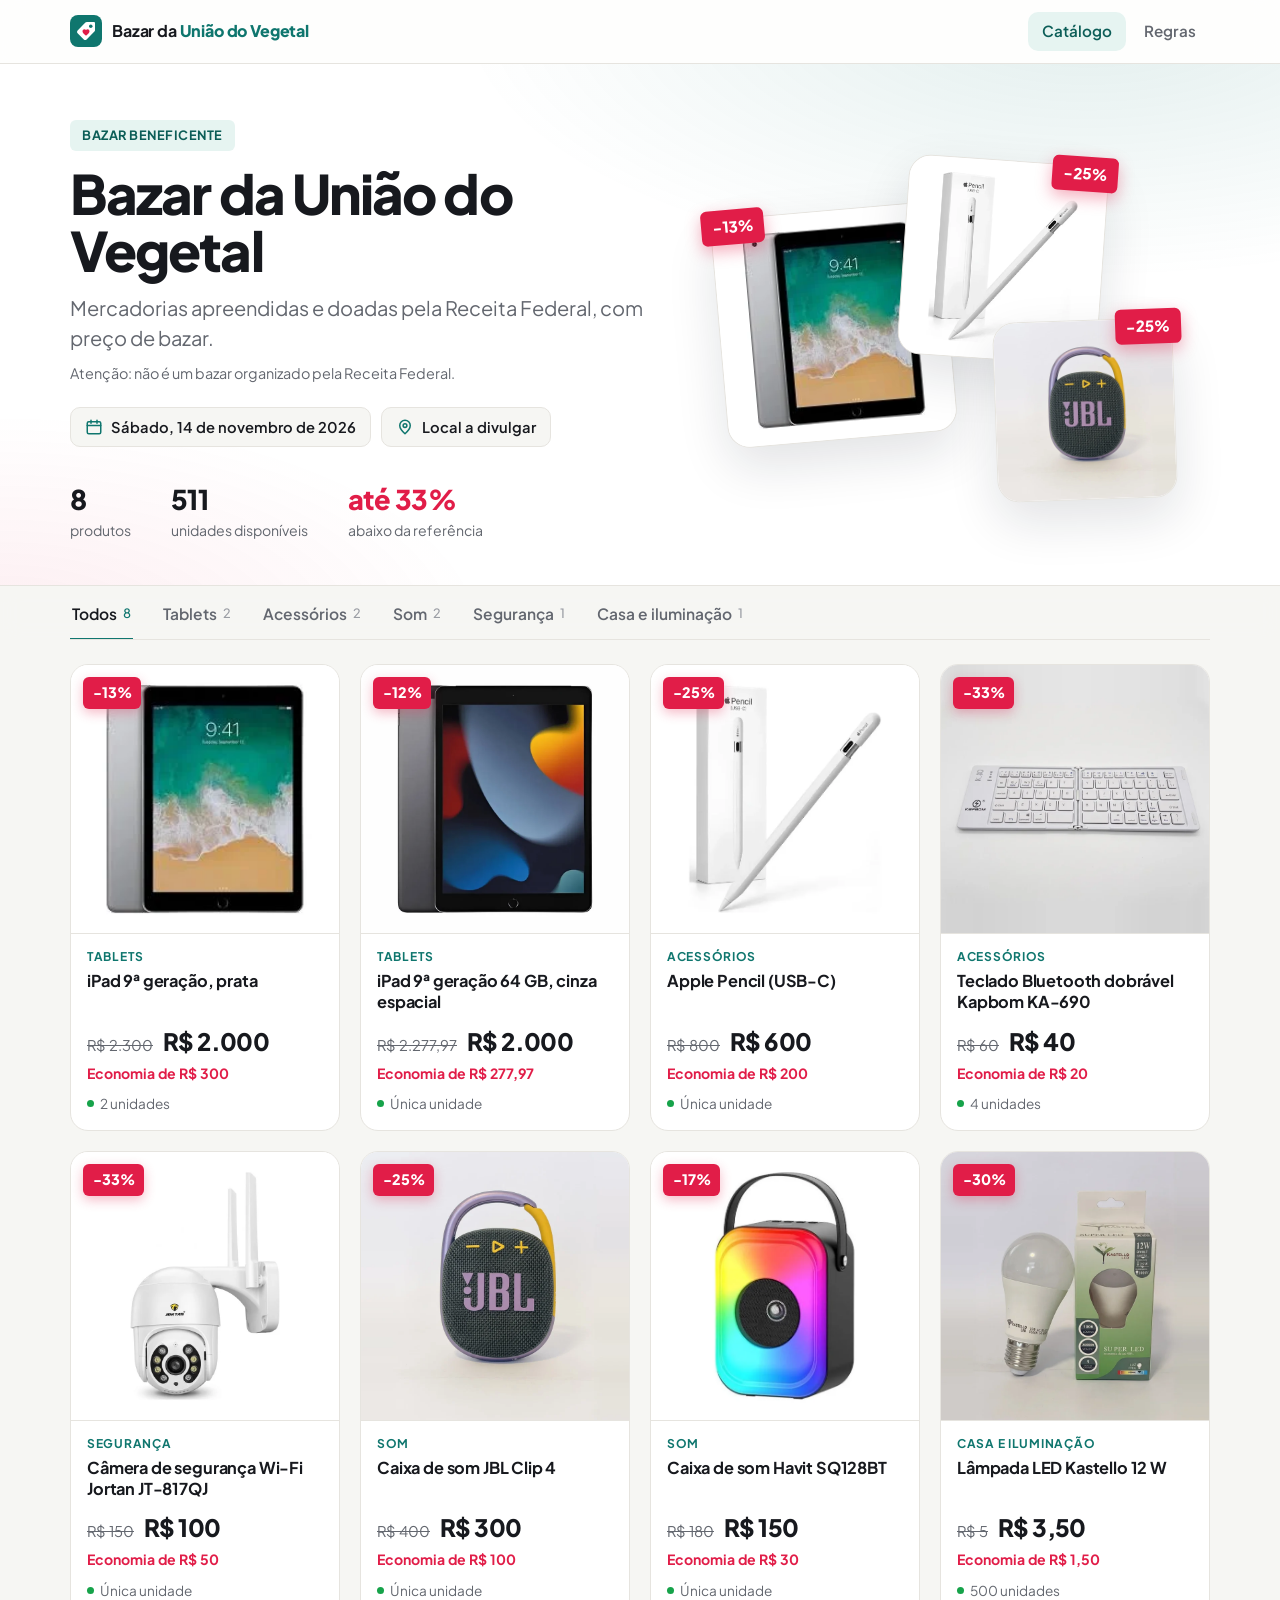
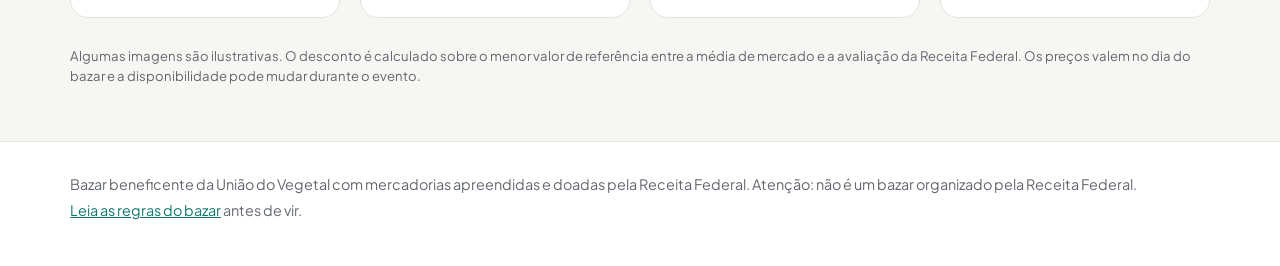
==== commit ca17bb68: "Bazar da União do Vegetal, 14/11; fotos da pasta do Drive" ====
--- a/index.html
+++ b/index.html
@@ -3,10 +3,10 @@
 <head>
   <meta charset="utf-8">
   <meta name="viewport" content="width=device-width, initial-scale=1">
-  <title>Bazar Beneficente 2026 | Catálogo</title>
-  <meta name="description" content="Catálogo do Bazar Beneficente 2026: mercadorias apreendidas e doadas pela Receita Federal, com preço de bazar.">
-  <meta property="og:title" content="Bazar Beneficente 2026">
-  <meta property="og:description" content="Mercadorias apreendidas e doadas pela Receita Federal, com preço de bazar. Veja o catálogo.">
+  <title>Bazar da União do Vegetal | Catálogo</title>
+  <meta name="description" content="Catálogo do Bazar da União do Vegetal: bazar beneficente com mercadorias apreendidas e doadas pela Receita Federal, com preço de bazar.">
+  <meta property="og:title" content="Bazar da União do Vegetal">
+  <meta property="og:description" content="Bazar beneficente com mercadorias apreendidas e doadas pela Receita Federal. Sábado, 14 de novembro. Veja o catálogo.">
   <meta property="og:type" content="website">
   <meta name="theme-color" content="#ffffff">
   <link rel="icon" href="assets/img/icone.svg" type="image/svg+xml">
@@ -21,7 +21,7 @@
     <div class="topo__dentro">
       <a class="marca" href="./">
         <img src="assets/img/icone.svg" alt="" width="32" height="32">
-        <span>Bazar Beneficente <b>2026</b></span>
+        <span>Bazar da <b>União do Vegetal</b></span>
       </a>
       <nav class="menu" aria-label="Principal">
         <a href="./" aria-current="page">Catálogo</a>
@@ -34,8 +34,8 @@
     <section class="hero">
       <div class="hero__dentro">
         <div class="hero__texto">
-        <p class="hero__selo">Mercadorias da Receita Federal</p>
-        <h1 data-campo="nome">Bazar Beneficente 2026</h1>
+        <p class="hero__selo">Bazar beneficente</p>
+        <h1 data-campo="nome">Bazar da União do Vegetal</h1>
         <p class="hero__chamada" data-campo="chamada">Mercadorias apreendidas e doadas pela Receita Federal, com preço de bazar.</p>
         <p class="hero__aviso">Atenção: não é um bazar organizado pela Receita Federal.</p>
         <ul class="hero__info" id="info"></ul>
--- a/assets/css/estilo.css
+++ b/assets/css/estilo.css
@@ -72,9 +72,9 @@
 @media (min-width: 900px) { .vitrine { display: block; } }
 .vitrine figure {
   position: absolute; margin: 0; background: #fff; border: 1px solid var(--linha); border-radius: 22px;
-  box-shadow: 0 20px 50px rgb(16 24 40 / 0.12); padding: 16px;
-}
-.vitrine img { width: 100%; height: 100%; object-fit: contain; }
+  box-shadow: 0 20px 50px rgb(16 24 40 / 0.12); overflow: visible;
+}
+.vitrine img { width: 100%; height: 100%; object-fit: cover; border-radius: 21px; }
 .vitrine span {
   position: absolute; top: -10px; right: -10px; background: var(--oferta); color: #fff; font-weight: 800;
   font-size: 0.95rem; padding: 6px 11px; border-radius: 6px; box-shadow: 0 6px 16px rgb(225 29 72 / 0.35);
@@ -134,7 +134,7 @@
 }
 .card:hover { transform: translateY(-2px); box-shadow: var(--sombra); }
 .card__foto { position: relative; aspect-ratio: 1; background: #fff; border-bottom: 1px solid var(--linha); }
-.card__foto img { width: 100%; height: 100%; object-fit: contain; padding: 14px; }
+.card__foto img { width: 100%; height: 100%; object-fit: cover; }
 .selo {
   position: absolute; top: 12px; left: 12px;
   background: var(--oferta); color: #fff; font-weight: 800; font-size: 0.9rem; letter-spacing: -0.01em;
@@ -178,8 +178,8 @@
   border: 1px solid var(--linha); background: rgb(255 255 255 / 0.92); cursor: pointer; display: grid; place-items: center;
 }
 .detalhe__fechar svg { width: 20px; height: 20px; }
-.detalhe__foto { position: relative; background: #fff; border-right: 1px solid var(--linha); display: grid; place-items: center; padding: 28px; }
-.detalhe__foto img { width: 100%; max-height: 440px; object-fit: contain; }
+.detalhe__foto { position: relative; background: #fff; border-right: 1px solid var(--linha); display: grid; place-items: center; }
+.detalhe__foto img { width: 100%; aspect-ratio: 1; object-fit: cover; }
 .detalhe__ilustrativa { position: absolute; bottom: 12px; left: 16px; font-size: 0.75rem; color: var(--suave); }
 .detalhe__info { padding: 32px 28px 28px; display: flex; flex-direction: column; gap: 10px; overflow-y: auto; }
 .detalhe__info h2 { margin: 0; font-size: 1.6rem; line-height: 1.15; letter-spacing: -0.025em; padding-right: 36px; }
@@ -255,7 +255,6 @@
   .aba { padding: 14px 2px 11px; font-size: 0.93rem; }
   .grade { padding: 16px 16px 0; gap: 12px; grid-template-columns: repeat(2, minmax(0, 1fr)); }
   .card { border-radius: 14px; }
-  .card__foto img { padding: 10px; }
   .card__corpo { padding: 10px 12px 12px; }
   .card__nome { font-size: 0.92rem; }
   .preco { gap: 2px 8px; }
@@ -267,8 +266,8 @@
   .detalhe[open] { animation: subir 0.22s ease; }
   @keyframes subir { from { transform: translateY(40px); opacity: 0; } }
   .detalhe__caixa { grid-template-columns: 1fr; }
-  .detalhe__foto { border-right: 0; border-bottom: 1px solid var(--linha); padding: 20px; }
-  .detalhe__foto img { max-height: 240px; }
+  .detalhe__foto { border-right: 0; border-bottom: 1px solid var(--linha); }
+  .detalhe__foto img { width: auto; height: 280px; }
   .detalhe__info { padding: 20px 18px 28px; }
   .detalhe__info h2 { font-size: 1.3rem; padding-right: 0; }
   .pagina { padding: 32px 16px 48px; }
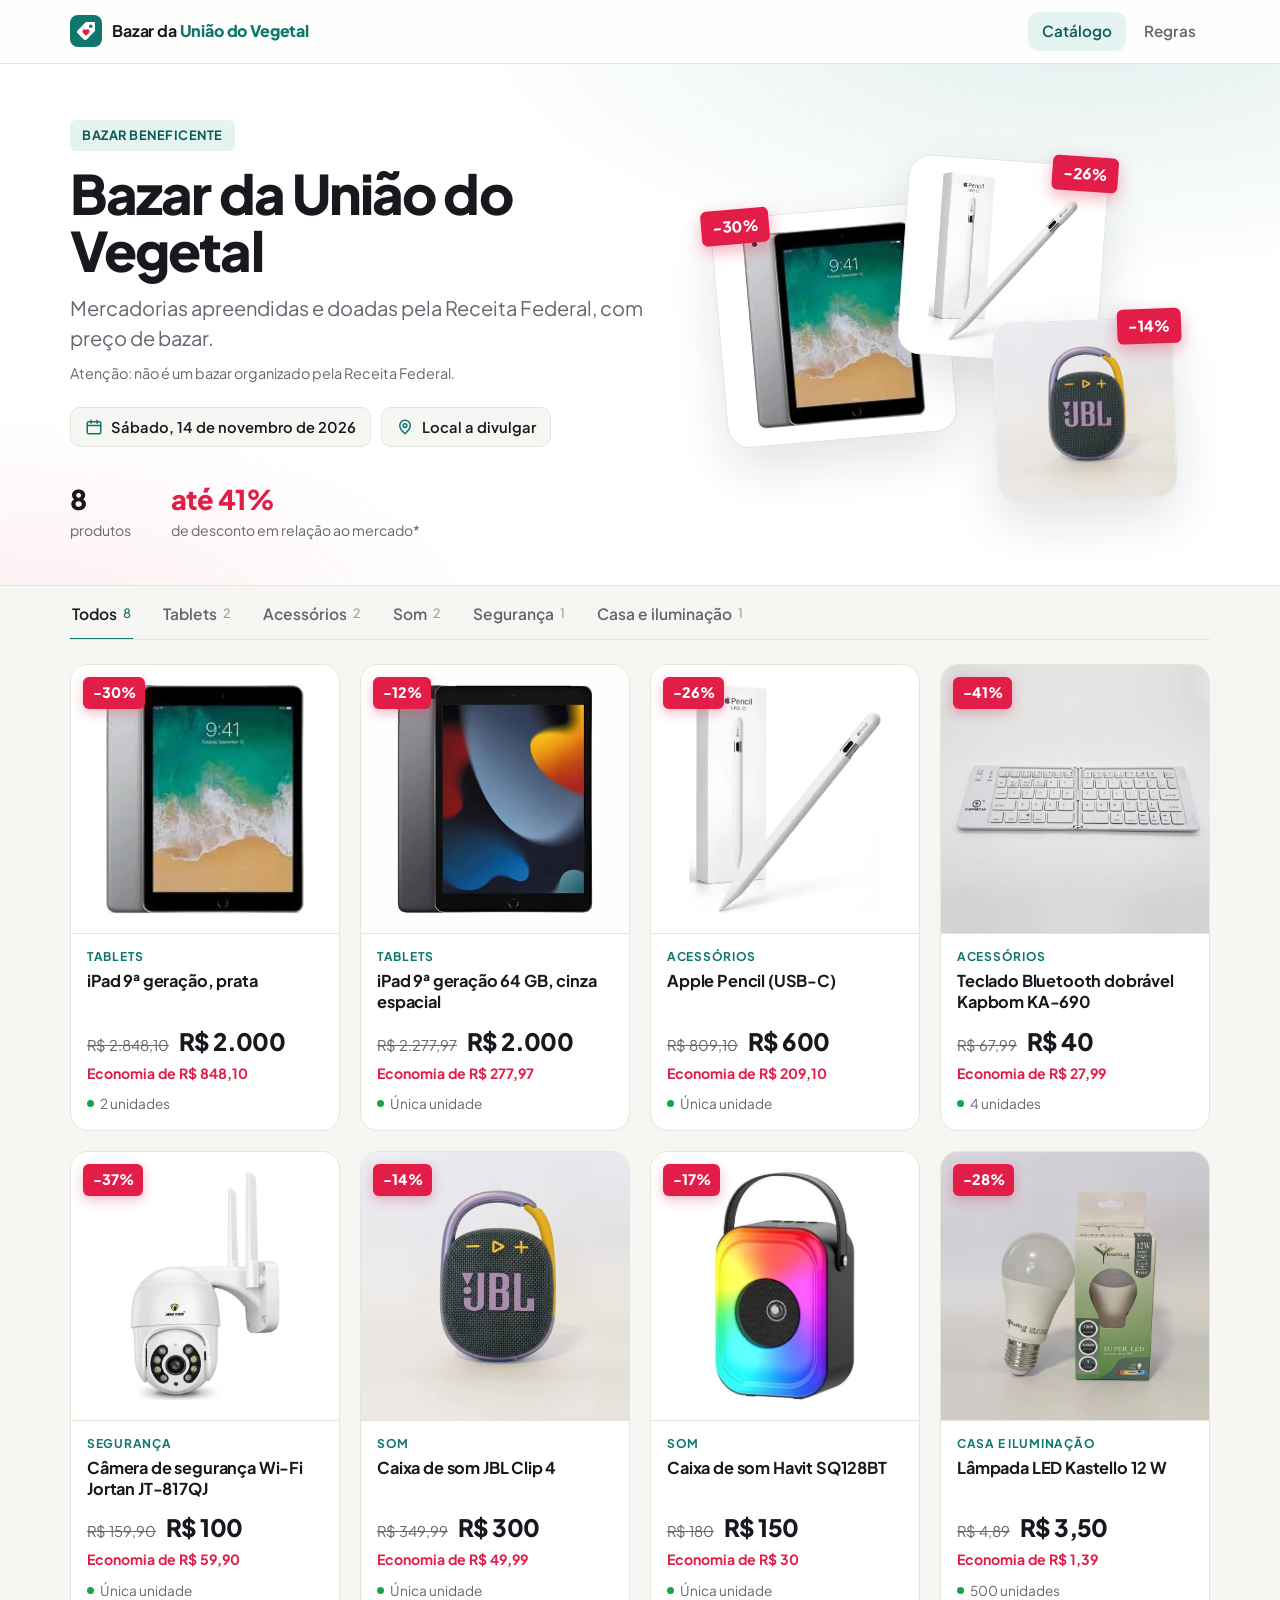
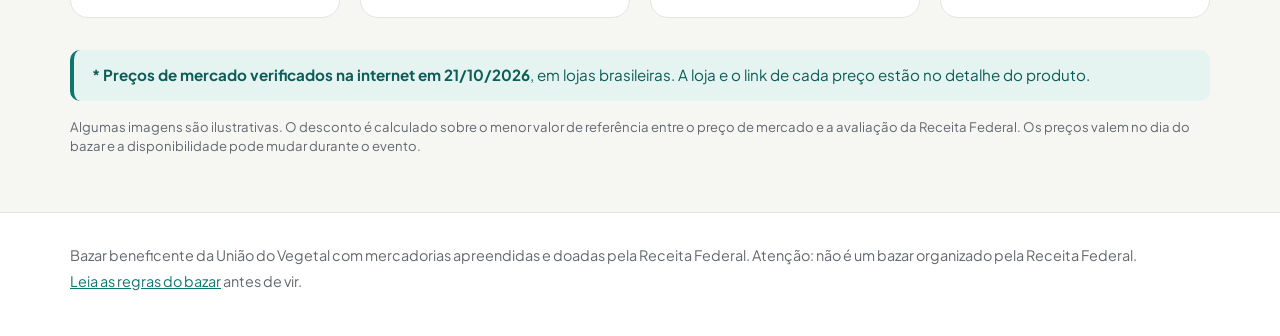
==== commit e282027b: "Asterisco no desconto do topo e nota de preços verificados na internet" ====
--- a/index.html
+++ b/index.html
@@ -56,6 +56,7 @@
       <div class="grade" id="grade" aria-live="polite"></div>
       <p class="vazio" id="vazio" hidden>Nenhum produto nesta categoria.</p>
 
+      <p class="verificado" id="verificado" hidden></p>
       <p class="nota" id="nota"></p>
     </section>
   </main>
--- a/assets/css/estilo.css
+++ b/assets/css/estilo.css
@@ -162,7 +162,13 @@
 .card__estoque--fim::before { background: #9ca3af; }
 
 .vazio { max-width: var(--largura); margin: 24px auto; padding: 0 20px; color: var(--suave); text-align: center; }
-.nota { max-width: var(--largura); margin: 28px auto 0; padding: 0 20px; color: var(--suave); font-size: 0.82rem; }
+.verificado {
+  max-width: calc(var(--largura) - 40px); margin: 32px auto 0; padding: 14px 18px;
+  background: var(--marca-clara); border-left: 4px solid var(--marca); border-radius: 10px;
+  color: var(--marca-escura); font-size: 0.95rem;
+}
+@media (max-width: 720px) { .verificado { margin: 24px 16px 0; } }
+.nota { max-width: var(--largura); margin: 16px auto 0; padding: 0 20px; color: var(--suave); font-size: 0.82rem; }
 
 /* Detalhe */
 .detalhe {
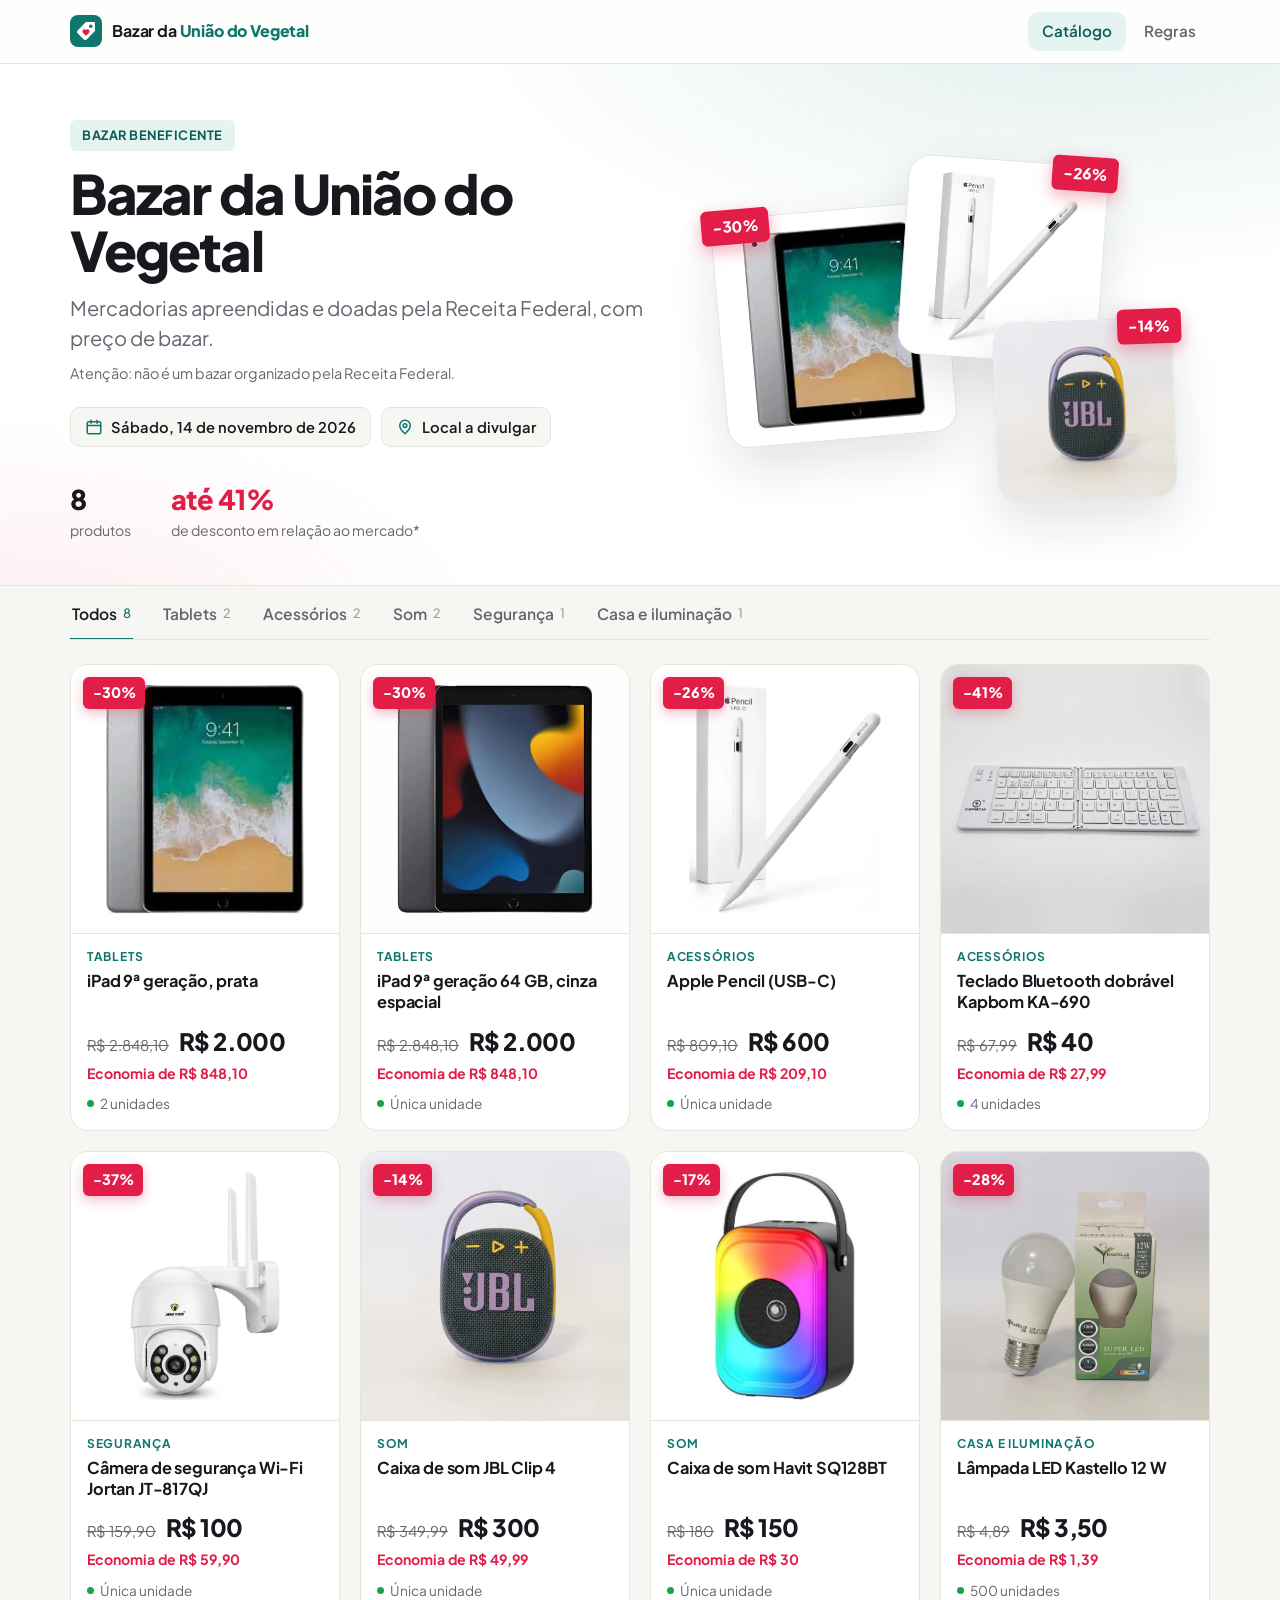
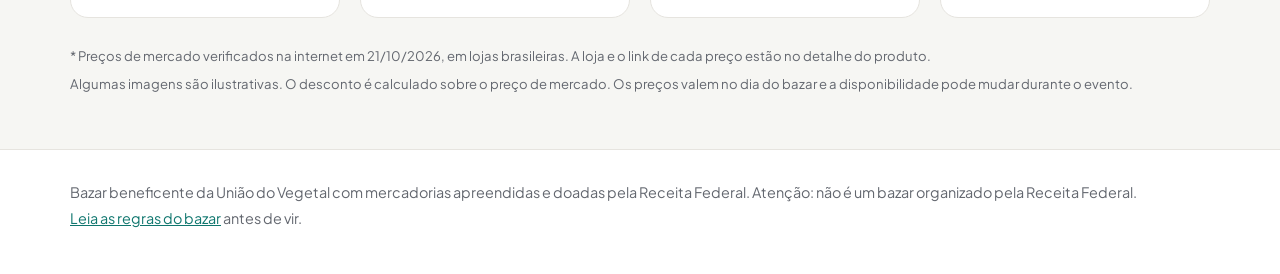
==== commit 14916808: "Desconto sobre o preço de mercado; nota de verificação como texto comum" ====
--- a/index.html
+++ b/index.html
@@ -56,7 +56,7 @@
       <div class="grade" id="grade" aria-live="polite"></div>
       <p class="vazio" id="vazio" hidden>Nenhum produto nesta categoria.</p>
 
-      <p class="verificado" id="verificado" hidden></p>
+      <p class="nota" id="verificado" hidden></p>
       <p class="nota" id="nota"></p>
     </section>
   </main>
--- a/assets/css/estilo.css
+++ b/assets/css/estilo.css
@@ -162,13 +162,8 @@
 .card__estoque--fim::before { background: #9ca3af; }
 
 .vazio { max-width: var(--largura); margin: 24px auto; padding: 0 20px; color: var(--suave); text-align: center; }
-.verificado {
-  max-width: calc(var(--largura) - 40px); margin: 32px auto 0; padding: 14px 18px;
-  background: var(--marca-clara); border-left: 4px solid var(--marca); border-radius: 10px;
-  color: var(--marca-escura); font-size: 0.95rem;
-}
-@media (max-width: 720px) { .verificado { margin: 24px 16px 0; } }
-.nota { max-width: var(--largura); margin: 16px auto 0; padding: 0 20px; color: var(--suave); font-size: 0.82rem; }
+.nota { max-width: var(--largura); margin: 28px auto 0; padding: 0 20px; color: var(--suave); font-size: 0.82rem; }
+.nota + .nota { margin-top: 8px; }
 
 /* Detalhe */
 .detalhe {
